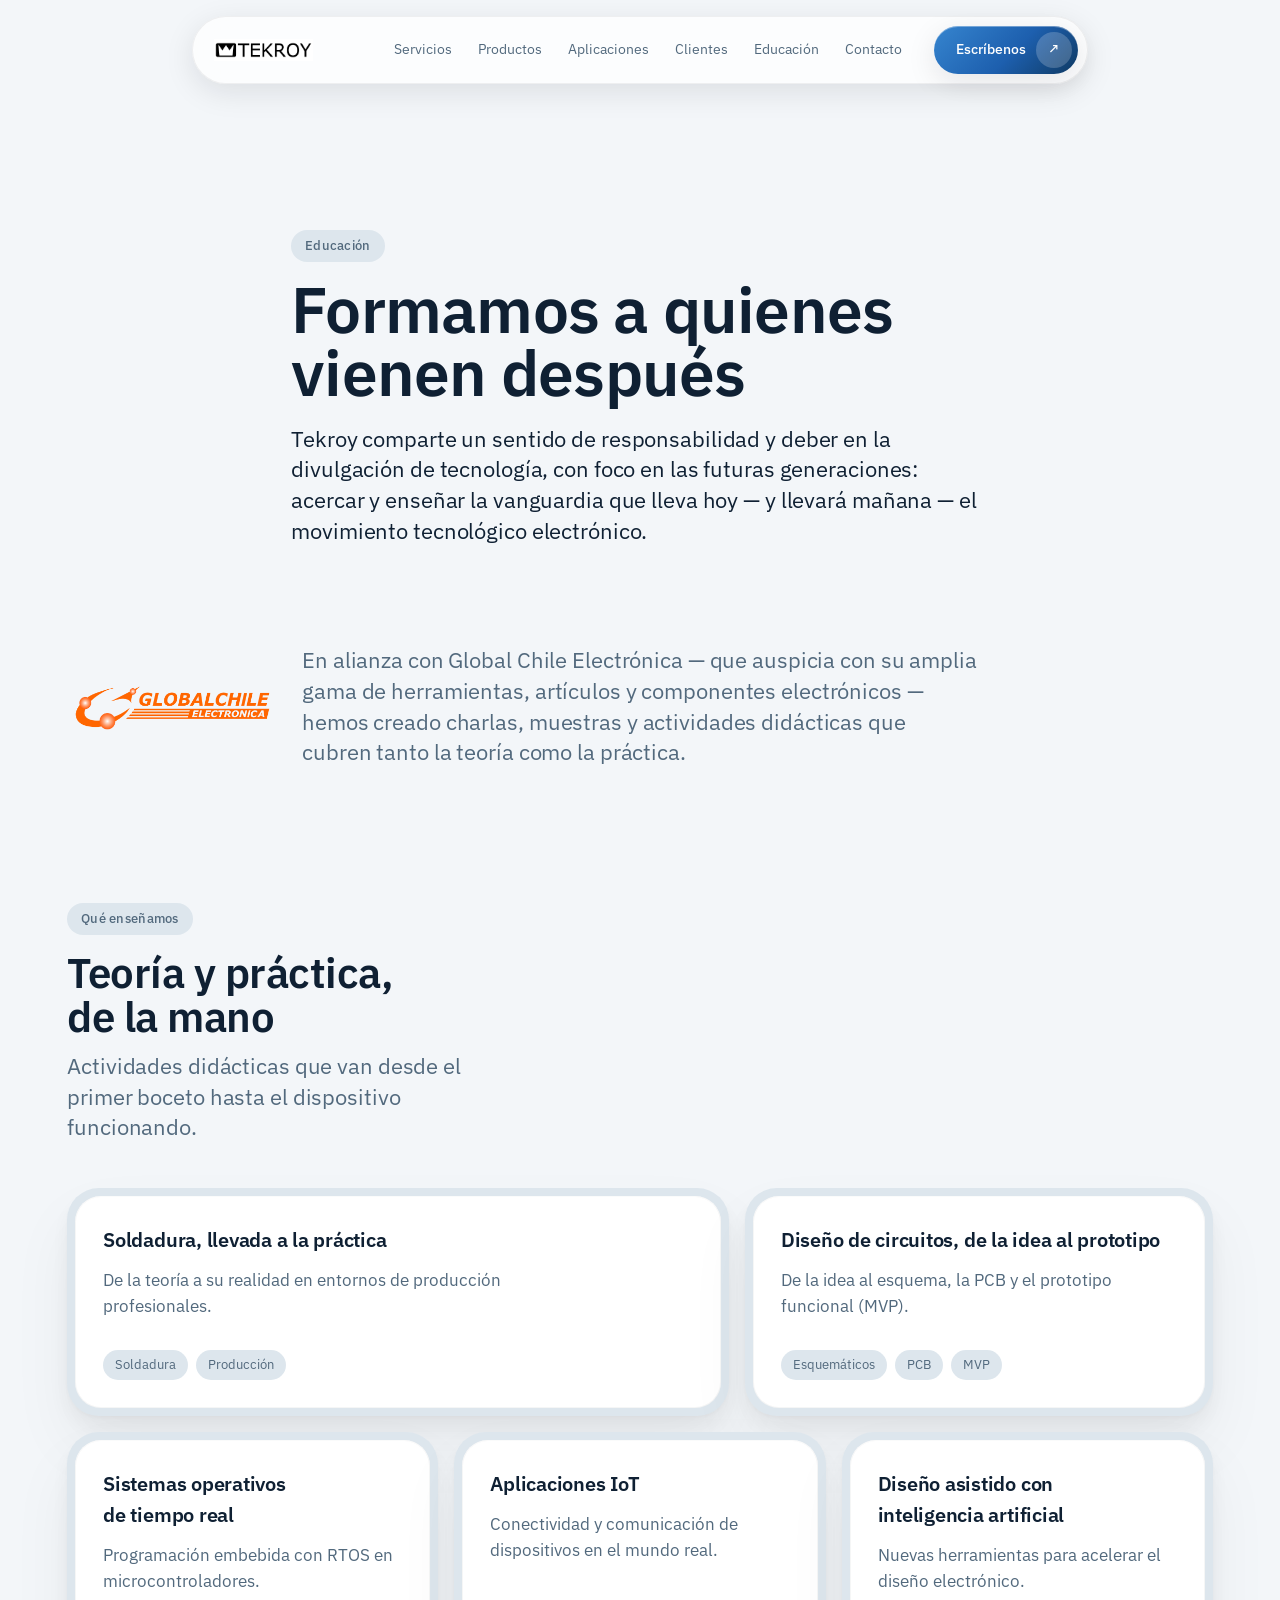
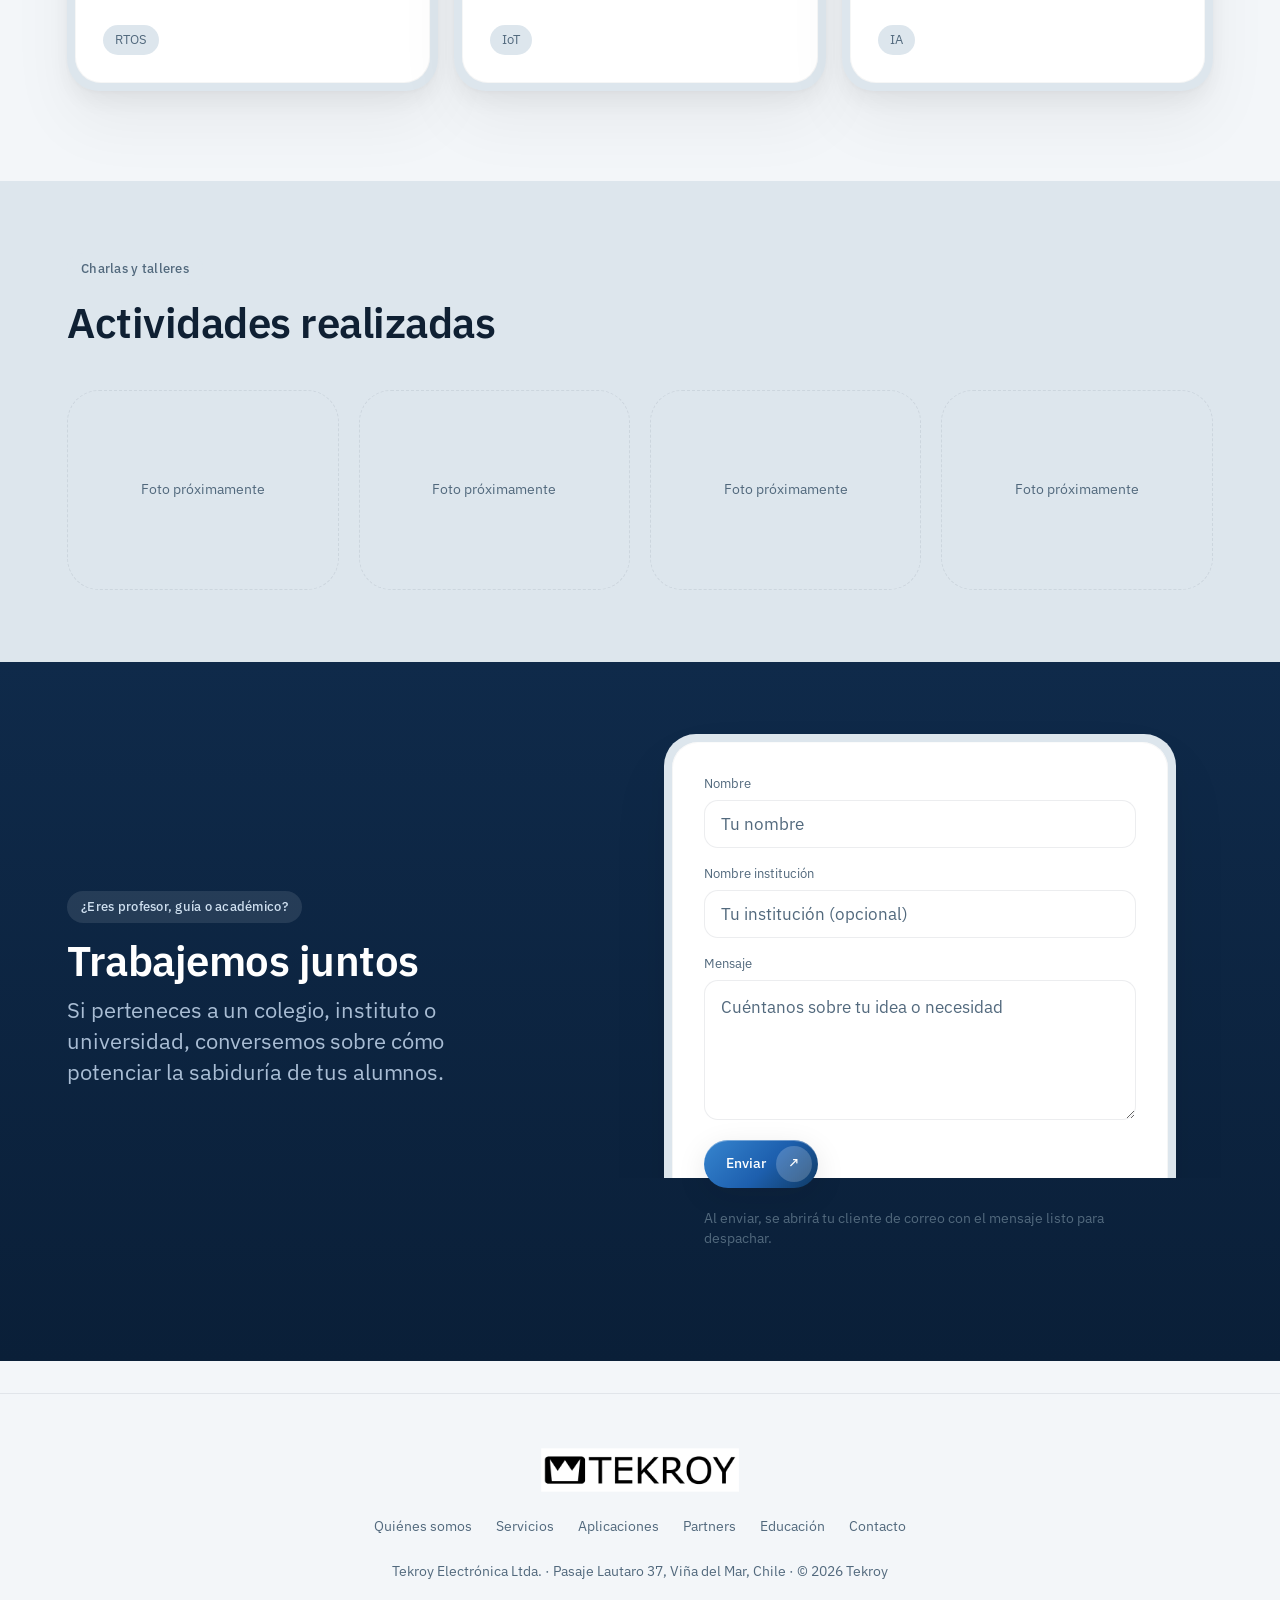
==== educacion.html @ f0703962 "SEO pass: meta/OG/JSON-LD, robots+sitemap, image optimization - Add title/description, canonical, Op" ====
<!DOCTYPE html>
<html lang="es-CL">
<head>
<meta charset="UTF-8">
<meta name="viewport" content="width=device-width, initial-scale=1">
<title>Educación en Electrónica — Tekroy Electrónica</title>
<meta name="description" content="Charlas, muestras y talleres de electrónica, microcontroladores y diseño de placas para colegios, institutos y universidades, en alianza con Global Chile Electrónica.">
<meta name="robots" content="index, follow">
<link rel="canonical" href="https://tekroy.cl/educacion.html">

<meta property="og:type" content="website">
<meta property="og:site_name" content="Tekroy Electrónica">
<meta property="og:title" content="Educación en Electrónica — Tekroy Electrónica">
<meta property="og:description" content="Charlas, muestras y talleres de electrónica, microcontroladores y diseño de placas para colegios, institutos y universidades.">
<meta property="og:url" content="https://tekroy.cl/educacion.html">
<meta property="og:image" content="https://tekroy.cl/assets/Productos/Foto_Terreno_Industrial.jpg">
<meta property="og:locale" content="es_CL">
<meta name="twitter:card" content="summary_large_image">
<meta name="twitter:title" content="Educación en Electrónica — Tekroy Electrónica">
<meta name="twitter:description" content="Charlas, muestras y talleres de electrónica, microcontroladores y diseño de placas para colegios, institutos y universidades.">
<meta name="twitter:image" content="https://tekroy.cl/assets/Productos/Foto_Terreno_Industrial.jpg">

<link rel="icon" type="image/png" href="assets/Logos_Tekroy/cuadrado_negro.png">
<link rel="apple-touch-icon" href="assets/Logos_Tekroy/cuadrado_negro.png">

<script>document.documentElement.classList.add('js')</script>
<link rel="preconnect" href="https://fonts.googleapis.com">
<link rel="preconnect" href="https://fonts.gstatic.com" crossorigin>
<link href="https://fonts.googleapis.com/css2?family=IBM+Plex+Sans:wght@400;500;600;700&display=swap" rel="stylesheet">
<link rel="stylesheet" href="styles.css?v=32">
</head>
<body>

<div class="topbar-wrap">
  <header class="topbar">
    <a class="wordmark" href="index.html"><img src="assets/Logos_Tekroy/tekroy_pequeño.png" alt="Tekroy" height="22"></a>
    <nav>
      <a href="index.html#servicios">Servicios</a>
      <a href="index.html#productos">Productos</a>
      <a href="index.html#proyectos">Aplicaciones</a>
      <a href="index.html#clientes">Clientes</a>
      <a href="educacion.html">Educación</a>
      <a href="index.html#contacto">Contacto</a>
    </nav>
    <a class="button" href="#contacto-edu">Escríbenos<span class="icon">↗</span></a>
  </header>
</div>

<main>

<!-- HERO -->
<section class="edu-hero">
  <div class="wrap">
    <div data-reveal>
      <span class="eyebrow">Educación</span>
      <h1 class="display">Formamos a quienes vienen después</h1>
      <p class="lead">Tekroy comparte un sentido de responsabilidad y deber en la divulgación de tecnología, con foco en las futuras generaciones: acercar y enseñar la vanguardia que lleva hoy — y llevará mañana — el movimiento tecnológico electrónico.</p>
    </div>
  </div>
</section>

<!-- ALIANZA -->
<section class="edu-partner">
  <div class="wrap">
    <div class="edu-partner-row" data-reveal>
      <img src="assets/Logos_Partners/global_logo_naranja.png" alt="Global Chile Electrónica">
      <p class="lead" style="margin:0; max-width:52ch;">En alianza con Global Chile Electrónica — que auspicia con su amplia gama de herramientas, artículos y componentes electrónicos — hemos creado charlas, muestras y actividades didácticas que cubren tanto la teoría como la práctica.</p>
    </div>
  </div>
</section>

<!-- TEMÁTICAS -->
<section class="services">
  <div class="wrap">
    <div class="services-head" data-reveal>
      <span class="eyebrow">Qué enseñamos</span>
      <h2 class="head">Teoría y práctica, de la mano</h2>
      <p class="lead">Actividades didácticas que van desde el primer boceto hasta el dispositivo funcionando.</p>
    </div>
    <div class="bento">
      <div class="bezel item-1" data-reveal><div class="bezel-inner b-card">
        <h3>Soldadura, llevada a la práctica</h3>
        <p>De la teoría a su realidad en entornos de producción profesionales.</p>
        <div class="tags"><span>Soldadura</span><span>Producción</span></div>
      </div></div>
      <div class="bezel item-2" data-reveal><div class="bezel-inner b-card">
        <h3>Diseño de circuitos, de la idea al prototipo</h3>
        <p>De la idea al esquema, la PCB y el prototipo funcional (MVP).</p>
        <div class="tags"><span>Esquemáticos</span><span>PCB</span><span>MVP</span></div>
      </div></div>
      <div class="bezel item-3" data-reveal><div class="bezel-inner b-card">
        <h3>Sistemas operativos de tiempo real</h3>
        <p>Programación embebida con RTOS en microcontroladores.</p>
        <div class="tags"><span>RTOS</span></div>
      </div></div>
      <div class="bezel item-4" data-reveal><div class="bezel-inner b-card">
        <h3>Aplicaciones IoT</h3>
        <p>Conectividad y comunicación de dispositivos en el mundo real.</p>
        <div class="tags"><span>IoT</span></div>
      </div></div>
      <div class="bezel item-5" data-reveal><div class="bezel-inner b-card">
        <h3>Diseño asistido con inteligencia artificial</h3>
        <p>Nuevas herramientas para acelerar el diseño electrónico.</p>
        <div class="tags"><span>IA</span></div>
      </div></div>
    </div>
  </div>
</section>

<!-- GALERÍA -->
<section class="edu-gallery">
  <div class="wrap">
    <div class="clients-head" data-reveal>
      <span class="eyebrow">Charlas y talleres</span>
      <h2 class="head">Actividades realizadas</h2>
    </div>
    <div class="edu-gallery-grid" data-reveal>
      <div class="edu-placeholder">Foto próximamente</div>
      <div class="edu-placeholder">Foto próximamente</div>
      <div class="edu-placeholder">Foto próximamente</div>
      <div class="edu-placeholder">Foto próximamente</div>
    </div>
  </div>
</section>

<!-- CTA -->
<section class="trust" id="contacto-edu">
  <div class="wrap">
    <div class="edu-cta-grid">
    <div class="trust-head" data-reveal>
      <span class="eyebrow">¿Eres profesor, guía o académico?</span>
      <h2 class="head">Trabajemos juntos</h2>
      <p class="lead">Si perteneces a un colegio, instituto o universidad, conversemos sobre cómo potenciar la sabiduría de tus alumnos.</p>
    </div>
    <form class="c-form bezel edu-form" id="contact-form-edu" data-reveal>
      <div class="bezel-inner">
        <div class="field"><label for="fe-nombre">Nombre</label><input id="fe-nombre" type="text" name="nombre" placeholder="Tu nombre" required></div>
        <div class="field"><label for="fe-institucion">Nombre institución</label><input id="fe-institucion" type="text" name="institucion" placeholder="Tu institución (opcional)"></div>
        <div class="field"><label for="fe-mensaje">Mensaje</label><textarea id="fe-mensaje" name="mensaje" placeholder="Cuéntanos sobre tu idea o necesidad" required></textarea></div>
        <button type="submit" class="button">Enviar<span class="icon">↗</span></button>
        <p class="small muted small-print">Al enviar, se abrirá tu cliente de correo con el mensaje listo para despachar.</p>
      </div>
    </form>
    </div>
  </div>
</section>

</main>

<footer class="footer">
  <div class="wrap">
    <img class="wordmark-lg" src="assets/Logos_Tekroy/tekroy_pequeño.png" alt="Tekroy">
    <nav>
      <a href="index.html#inicio">Quiénes somos</a>
      <a href="index.html#servicios">Servicios</a>
      <a href="index.html#proyectos">Aplicaciones</a>
      <a href="index.html#partners">Partners</a>
      <a href="educacion.html">Educación</a>
      <a href="index.html#contacto">Contacto</a>
    </nav>
    <p class="f-meta">Tekroy Electrónica Ltda. · Pasaje Lautaro 37, Viña del Mar, Chile · © 2026 Tekroy</p>
  </div>
</footer>

<script src="script.js?v=16"></script>
</body>
</html>
---- styles.css ----
/* Tekroy — Soft Structuralism, premium B2B corporate */

:root {
  --bg: #f3f6f9;
  --surface: #ffffff;
  --shell: #dde6ed;
  --ink: #0f2033;
  --muted: #52697d;
  --line: rgba(15,32,51,0.08);
  --accent: #1d5fae;
  --accent-2: #0f3a63;
  --accent-grad: linear-gradient(135deg, #3685cf 0%, #1d5fae 55%, #0f3a63 100%);
  --accent-ink: #ffffff;

  --font-display: "IBM Plex Sans", system-ui, sans-serif;
  --font: "IBM Plex Sans", system-ui, sans-serif;

  --step-small: clamp(0.8125rem, 0.79rem + 0.1vw, 0.875rem);
  --step-body: clamp(1rem, 0.95rem + 0.2vw, 1.0625rem);
  --step-lead: clamp(1.125rem, 1.05rem + 0.4vw, 1.375rem);
  --step-card: clamp(1.1rem, 1.05rem + 0.3vw, 1.25rem);
  --step-head: clamp(1.625rem, 1.2rem + 1.8vw, 2.75rem);
  --step-display: clamp(2.25rem, 1.2rem + 3.6vw, 4rem);

  --margin: clamp(20px, 4vw, 64px);
  --radius-shell: 2rem;
  --radius-core: 1.625rem;
  --radius-pill: 999px;

  --shadow-soft: 0 2px 4px rgba(20,24,27,0.03), 0 12px 24px rgba(20,24,27,0.05), 0 32px 64px rgba(20,24,27,0.05);
  --shadow-float: 0 8px 30px rgba(20,24,27,0.10);

  --ease: cubic-bezier(0.32, 0.72, 0, 1);
  --t-press: 160ms;
  --t-hover: 220ms;
}

*, *::before, *::after { box-sizing: border-box; }
html { scroll-behavior: auto; }
body {
  margin: 0;
  background: var(--bg);
  color: var(--ink);
  font-family: var(--font);
  font-size: var(--step-body);
  line-height: 1.55;
  -webkit-font-smoothing: antialiased;
}
h1, h2, h3, h4, p, figure, blockquote, ul, ol { margin: 0; }
ul[class] { padding: 0; list-style: none; }
img, video, svg { display: block; max-width: 100%; }
img { height: auto; }
button, input, select, textarea { font: inherit; color: inherit; }
button { background: none; border: 0; padding: 0; cursor: pointer; }
a { color: inherit; text-decoration: none; }
:target { scroll-margin-top: 7rem; }
::selection { background: var(--accent); color: var(--accent-ink); }
:focus-visible { outline: 2px solid var(--accent); outline-offset: 3px; }

h1, h2, h3 { font-family: var(--font-display); font-weight: 600; letter-spacing: -0.012em; text-wrap: balance; }
.display { font-family: var(--font-display); font-size: var(--step-display); line-height: 0.98; letter-spacing: -0.012em; font-weight: 600; }
.head { font-family: var(--font-display); font-size: var(--step-head); line-height: 1.04; letter-spacing: -0.012em; font-weight: 600; }
.lead { font-size: var(--step-lead); line-height: 1.4; max-width: 34ch; font-weight: 400; letter-spacing: -0.005em; color: var(--muted); }
.small { font-size: var(--step-small); line-height: 1.45; }
.muted { color: var(--muted); }

.eyebrow {
  display: inline-flex; align-items: center;
  padding: 6px 14px;
  border-radius: var(--radius-pill);
  background: var(--shell);
  font-size: 13px; font-weight: 500;
  letter-spacing: 0.02em;
  color: var(--muted);
  margin-bottom: 16px;
}

.wrap { max-width: 78rem; margin-inline: auto; padding-inline: var(--margin); }

/* ---------- double-bezel ---------- */
.bezel {
  background: var(--shell);
  border-radius: var(--radius-shell);
  padding: 8px;
  box-shadow: var(--shadow-soft);
}
.bezel-inner {
  background: var(--surface);
  border-radius: var(--radius-core);
  box-shadow: inset 0 1px 1px rgba(255,255,255,0.6), inset 0 0 0 1px rgba(20,24,27,0.04);
  height: 100%;
  display: flex;
  flex-direction: column;
}

/* ---------- interactive card hover ---------- */
@media (hover: hover) and (pointer: fine) {
  .bento > .bezel, .lines-grid > .bezel, .c-card, .p-card, .t-card {
    position: relative;
    transition: transform var(--t-hover) var(--ease), background var(--t-hover) ease;
  }
  .bento > .bezel::before, .lines-grid > .bezel::before, .c-card::before, .t-card::before {
    content: "";
    position: absolute;
    inset: -16px;
    border-radius: inherit;
    background: radial-gradient(circle, #5aa9f2 0%, #3685cf 60%, transparent 100%);
    filter: blur(26px);
    opacity: 0;
    z-index: -1;
    pointer-events: none;
    transition: opacity var(--t-hover) var(--ease);
  }
  .p-card::before {
    content: "";
    position: absolute;
    top: -16px; left: -16px; right: -16px;
    height: 280px;
    border-radius: 20px;
    background: radial-gradient(ellipse, #5aa9f2 0%, #3685cf 60%, transparent 100%);
    filter: blur(26px);
    opacity: 0;
    z-index: -1;
    pointer-events: none;
    transition: opacity var(--t-hover) var(--ease);
  }

  .bento > .bezel:hover, .lines-grid > .bezel:hover, .c-card:hover, .p-card:hover {
    transform: translateY(-6px);
  }
  .bento > .bezel:hover::before, .lines-grid > .bezel:hover::before, .c-card:hover::before, .p-card:hover::before {
    opacity: 0.4;
  }
  .bento > .bezel:hover, .lines-grid > .bezel:hover, .c-card:hover {
    box-shadow: 0 20px 40px rgba(29,95,174,0.18);
  }
  .p-card:hover .bezel { box-shadow: 0 20px 40px rgba(29,95,174,0.18); }
  .p-card .bezel img { transition: transform 420ms var(--ease); }
  .p-card:hover img { transform: scale(1.06); }

  .t-card:hover {
    background: rgba(255,255,255,0.1);
    transform: translateY(-4px);
  }
  .t-card:hover::before { opacity: 0.55; }
}

/* ---------- floating nav ---------- */
.topbar-wrap { position: sticky; top: 16px; z-index: 40; display: flex; justify-content: center; padding: 0 16px; }
.topbar {
  display: flex; align-items: center; gap: 32px;
  padding: 10px 10px 10px 22px;
  border-radius: var(--radius-pill);
  background: rgba(255,255,255,0.75);
  backdrop-filter: blur(20px);
  -webkit-backdrop-filter: blur(20px);
  box-shadow: var(--shadow-float), inset 0 0 0 1px rgba(20,24,27,0.06);
  max-width: 56rem;
  width: 100%;
}
.topbar .wordmark { display: flex; align-items: center; margin-right: auto; }
.topbar .wordmark img { height: 22px; width: auto; display: block; }
.topbar nav { display: flex; gap: 26px; }
.topbar nav a { font-size: var(--step-small); color: var(--muted); transition: color var(--t-hover) ease; }
.topbar nav a:hover { color: var(--ink); }
@media (max-width: 42em) { .topbar nav { display: none; } }

/* ---------- buttons ---------- */
.button {
  display: inline-flex; align-items: center; gap: 10px;
  min-height: 48px; padding: 4px 6px 4px 22px;
  background: var(--accent-grad); color: var(--accent-ink);
  border-radius: var(--radius-pill);
  font-size: var(--step-small); font-weight: 500;
  transition: transform var(--t-press) var(--ease), box-shadow var(--t-hover) var(--ease);
  box-shadow: var(--shadow-float), inset 0 1px 0 rgba(255,255,255,0.35);
}
.button .icon {
  display: inline-flex; align-items: center; justify-content: center;
  width: 36px; height: 36px; border-radius: 50%;
  background: rgba(255,255,255,0.2);
  transition: transform var(--t-hover) var(--ease);
  flex: none;
}
.button:hover .icon { transform: translate(2px, -2px) scale(1.05); }
.button:active { transform: scale(0.97); }
.button.ghost {
  background: var(--surface); color: var(--ink);
  box-shadow: inset 0 0 0 1px var(--line);
}
.button.ghost .icon { background: var(--shell); }

/* ---------- hero (editorial split) ---------- */
.hero { padding: clamp(110px, 18vh, 180px) 0 clamp(48px, 8vh, 96px); }
.hero .wrap { display: grid; grid-template-columns: 1.1fr 0.9fr; gap: clamp(24px, 5vw, 64px); align-items: center; }
.hero h1 { max-width: 16ch; }
.hero .lead { margin-top: 20px; }
.hero .actions { margin-top: 28px; }
.hero-art { position: relative; height: clamp(500px, 64vw, 720px); width: fit-content; margin-inline: auto; }
.hero-photo { height: 100%; width: auto; max-width: 100%; display: block; border-radius: var(--radius-core); }
.hero-art .card-note { position: absolute; left: -32px; bottom: -24px; width: 230px; z-index: 2; transform: rotate(-3deg); }
.hero-art .card-note .bezel-inner { padding: 20px; justify-content: center; gap: 4px; }
.hero-art .card-note .stat { font-family: var(--font-display); font-size: var(--step-card); font-weight: 600; letter-spacing: -0.01em; }
.hero-art .card-note .stat-label { font-size: 13px; color: var(--muted); }

@media (max-width: 58em) {
  .hero .wrap { grid-template-columns: 1fr; }
  .hero-art { margin-top: 32px; margin-inline: auto; height: 460px; }
  .hero-art .card-note { left: -16px; bottom: -20px; width: 200px; }
}

/* ---------- relief photo ---------- */
.relief { padding: 0 var(--margin); }
.relief .bezel { height: clamp(260px, 42vh, 460px); overflow: hidden; }
.relief img { width: 100%; height: 100%; object-fit: cover; }

/* ---------- intro copy ---------- */
.intro { padding: clamp(64px, 9vh, 108px) 0; }
.intro .wrap { display: grid; grid-template-columns: 1fr 1fr; gap: 48px; }
.intro .lead { color: var(--ink); max-width: 46ch; }
.intro-tags { display: flex; flex-wrap: wrap; gap: 8px; margin-top: 18px; }
.intro-tags span { font-size: 13px; padding: 6px 14px; border-radius: var(--radius-pill); background: var(--shell); color: var(--muted); }
.intro-art .bezel-inner { padding: 24px; align-items: center; justify-content: center; }
.intro-art img { width: 100%; height: auto; max-height: 320px; object-fit: contain; }
@media (max-width: 58em) { .intro .wrap { grid-template-columns: 1fr; } .intro-art { order: 2; } }

/* ---------- services (bento) ---------- */
.services { padding: clamp(48px, 8vh, 96px) 0 clamp(72px, 10vh, 120px); }
.services-head { max-width: 46ch; margin-bottom: clamp(32px, 5vh, 56px); }
.bento { display: grid; grid-template-columns: repeat(12, 1fr); gap: 16px; }
.b-card { padding: 28px; gap: 12px; justify-content: flex-start; }
.b-card h3 { font-size: var(--step-card); }
.b-card p { color: var(--muted); max-width: 42ch; }
.b-card .tags { display: flex; flex-wrap: wrap; gap: 8px; margin-top: auto; padding-top: 18px; }
.b-card .tags span { font-size: 13px; padding: 5px 12px; border-radius: var(--radius-pill); background: var(--shell); color: var(--muted); }
.bento .item-1 { grid-column: span 7; }
.bento .item-2 { grid-column: span 5; }
.bento .item-3 { grid-column: span 4; }
.bento .item-4 { grid-column: span 4; }
.bento .item-5 { grid-column: span 4; }

@media (max-width: 58em) {
  .bento .item-1, .bento .item-2, .bento .item-3, .bento .item-4, .bento .item-5 { grid-column: span 12; }
}

/* ---------- lines (productos y desarrollos) ---------- */
.lines { padding: clamp(48px, 8vh, 96px) 0 clamp(72px, 10vh, 120px); background: var(--shell); }
.lines-head { max-width: 46ch; margin-bottom: clamp(32px, 5vh, 56px); }
.lines-grid { display: grid; grid-template-columns: repeat(auto-fit, minmax(230px, 1fr)); gap: 20px; }
.l-card .bezel-inner { padding: 24px; gap: 8px; }
.l-card .l-top { display: flex; align-items: flex-start; justify-content: space-between; gap: 10px; }
.l-card h3 { font-size: var(--step-card); }
.l-card .badge {
  padding: 5px 12px; border-radius: var(--radius-pill);
  background: var(--accent-grad); color: var(--accent-ink);
  font-size: 13px; font-weight: 500; letter-spacing: 0.02em;
  white-space: nowrap;
}
.l-card p { color: var(--muted); max-width: 42ch; }

@media (max-width: 58em) { .lines-grid { grid-template-columns: 1fr; } }

/* ---------- clientes ---------- */
.clients { padding: clamp(48px, 8vh, 96px) 0; }
.clients-head { max-width: 46ch; margin-bottom: clamp(32px, 5vh, 56px); }
.clients-track { padding: 4px var(--margin) 10px; animation-duration: 42s; }
.c-card { flex: 0 0 360px; }
.c-card .bezel-inner { padding: 24px 28px; gap: 14px; }
.c-card .c-logo { font-family: var(--font-display); font-size: var(--step-card); font-weight: 600; letter-spacing: -0.01em; }
.c-card .c-logo-img { height: 84px; width: 100%; object-fit: contain; object-position: center; align-self: flex-start; }
.c-card p { color: var(--muted); display: -webkit-box; -webkit-box-orient: vertical; -webkit-line-clamp: 2; overflow: hidden; }

@media (max-width: 58em) { .c-card { flex: 0 0 300px; } .c-card .c-logo-img { height: 68px; } }

/* ---------- partners ---------- */
.partner { padding: clamp(48px, 8vh, 96px) 0; }
.partner-grid { display: grid; grid-template-columns: 1fr 1fr; gap: 48px; align-items: center; }
.partner-copy .lead { color: var(--muted); max-width: 42ch; margin-top: 12px; }
.partner-logo { height: 76px; width: auto; margin-top: 24px; }
.partner-art .bezel-inner { padding: 20px; align-items: center; justify-content: center; }
.partner-art img { width: 100%; height: auto; max-height: 320px; object-fit: contain; }
@media (max-width: 58em) { .partner-grid { grid-template-columns: 1fr; } }

/* ---------- trust band ---------- */
.trust { padding: clamp(48px, 8vh, 88px) 0; background: linear-gradient(180deg, #0f2a4a 0%, #0a1f38 100%); color: #ffffff; }
.trust-head { max-width: 46ch; margin-bottom: clamp(28px, 5vh, 44px); }
.trust-head .eyebrow { background: rgba(255,255,255,0.1); color: #cfe0f0; }
.trust-head h2 { color: #ffffff; }
.trust-head .lead { color: #a9bdd4; }
.services-head .lead, .trust-head .lead { margin-top: 12px; }
.trust-grid { display: grid; grid-template-columns: repeat(3, 1fr); gap: 20px; }
.t-card {
  background: rgba(255,255,255,0.06);
  border-radius: var(--radius-shell);
  padding: 24px;
  box-shadow: inset 0 1px 0 rgba(255,255,255,0.08);
}
.t-card h3 { font-size: var(--step-card); margin-bottom: 8px; color: #ffffff; }
.t-card p { color: #a9bdd4; }

@media (max-width: 58em) { .trust-grid { grid-template-columns: 1fr; } }

/* ---------- work / productos por aplicación ---------- */
.work { padding: clamp(48px, 8vh, 96px) 0 clamp(72px, 10vh, 120px); }
.work-head { display: flex; align-items: flex-end; justify-content: space-between; gap: 24px; flex-wrap: wrap; margin-bottom: 36px; }
.filters { display: inline-flex; padding: 6px; border-radius: var(--radius-pill); background: var(--shell); gap: 4px; }
.filters button { padding: 9px 18px; border-radius: var(--radius-pill); font-size: var(--step-small); color: var(--muted); transition: background var(--t-hover) ease, color var(--t-hover) ease; }
.filters button[aria-pressed="true"] { background: var(--surface); color: var(--ink); box-shadow: var(--shadow-float); font-weight: 500; }

.carousel { display: flex; justify-content: center; overflow: hidden; padding-block: 32px; margin-block: -32px; -webkit-mask-image: linear-gradient(90deg, transparent, #000 6%, #000 94%, transparent); mask-image: linear-gradient(90deg, transparent, #000 6%, #000 94%, transparent); }
.carousel-track { display: flex; width: max-content; gap: 20px; padding: 4px var(--margin) 10px; animation: carousel-scroll 52s linear infinite; }
.carousel:hover .carousel-track { animation-play-state: paused; }
@keyframes carousel-scroll { from { transform: translateX(0); } to { transform: translateX(calc(-1 * var(--loop-dist, 50%))); } }

.p-card { flex: 0 0 320px; transition: opacity var(--t-hover) ease; }
.p-card .bezel { height: 280px; overflow: hidden; margin-bottom: 14px; }
.p-card .bezel-inner { padding: 22px; align-items: center; justify-content: center; }
.p-card img { width: 100%; height: 100%; object-fit: contain; }
.p-card h3 { font-size: var(--step-body); font-weight: 500; margin-bottom: 6px; }
.p-tag { display: inline-flex; font-size: 12px; padding: 4px 12px; border-radius: var(--radius-pill); background: var(--shell); color: var(--muted); }

.carousel.is-filtered .p-card { display: none; }
.carousel.is-filtered .p-card.is-match { display: block; }

@media (prefers-reduced-motion: reduce) {
  .carousel { overflow-x: auto; }
  .carousel-track { animation: none; }
}
@media (max-width: 58em) {
  .carousel-track { animation-duration: 36s; }
  .p-card { flex-basis: 260px; }
  .p-card .bezel { height: 220px; }
}

/* ---------- contact ---------- */
.contact { padding: clamp(48px, 8vh, 96px) 0 clamp(56px, 8vh, 96px); }
.contact-head { max-width: 46ch; margin-bottom: clamp(28px, 5vh, 44px); }
.contact-grid { display: grid; grid-template-columns: 1fr 1fr; gap: 20px; }
.c-form .bezel-inner { padding: 32px; gap: 16px; }
.field { display: flex; flex-direction: column; gap: 6px; }
.field label { font-size: 13px; color: var(--muted); }
.field input, .field textarea {
  padding: 14px 16px;
  background: var(--surface);
  border: 1.5px solid var(--line);
  border-radius: 14px;
  font-size: var(--step-body);
  transition: border-color var(--t-hover) ease, box-shadow var(--t-hover) ease;
}
.field input { height: 48px; }
.field textarea { min-height: 140px; resize: vertical; line-height: 1.5; }
.field input::placeholder, .field textarea::placeholder { color: var(--muted); }
.field input:focus, .field textarea:focus {
  outline: none;
  border-color: var(--accent);
  box-shadow: 0 0 0 4px rgba(29,95,174,0.14);
}
.c-form .button { margin-top: 4px; align-self: flex-start; }
.c-form .small-print { margin-top: 4px; }
.c-map .bezel { height: 100%; min-height: 360px; overflow: hidden; }
.c-map iframe { width: 100%; height: 100%; min-height: 360px; border: 0; filter: grayscale(0.2); }
.c-chips { display: flex; flex-wrap: wrap; gap: 12px; margin-top: 24px; }
.c-chip { padding: 14px 22px; border-radius: var(--radius-pill); background: var(--shell); font-size: var(--step-small); }
.c-chip a { font-weight: 500; }
.social { display: flex; align-items: center; gap: 16px; flex-wrap: wrap; margin-top: 24px; }
.social-label { font-size: var(--step-small); color: var(--muted); }
.social-links { display: flex; gap: 12px; flex-wrap: wrap; }

@media (max-width: 58em) {
  .contact-grid { grid-template-columns: 1fr; }
  .c-map { order: -1; }
}

/* ---------- educación ---------- */
.edu-hero { padding: clamp(110px, 18vh, 170px) 0 clamp(32px, 6vh, 56px); }
.edu-hero .wrap { max-width: 50rem; }
.edu-hero .lead { max-width: 64ch; margin-top: 20px; color: var(--ink); }
.edu-partner { padding: clamp(24px, 5vh, 48px) 0 clamp(48px, 7vh, 80px); }
.edu-partner-row { display: flex; align-items: center; gap: 28px; flex-wrap: wrap; }
.edu-partner-row img { height: 52px; width: auto; }
.edu-gallery { padding: clamp(48px, 8vh, 96px) 0; background: var(--shell); }
.edu-gallery-grid { display: grid; grid-template-columns: repeat(auto-fit, minmax(220px, 1fr)); gap: 20px; }
.edu-placeholder {
  min-height: 200px;
  display: flex; align-items: center; justify-content: center; text-align: center;
  border: 1.5px dashed var(--line);
  border-radius: var(--radius-shell);
  color: var(--muted);
  font-size: var(--step-small);
}
.edu-form { max-width: 32rem; }
.edu-cta-grid { display: grid; grid-template-columns: 1fr 1fr; gap: 48px; align-items: center; }
@media (max-width: 58em) { .edu-cta-grid { grid-template-columns: 1fr; } .edu-form { max-width: none; } }

/* ---------- footer ---------- */
.footer { padding: clamp(48px, 6vh, 80px) 0 32px; border-top: 1px solid var(--line); margin-top: 32px; }
.footer .wrap { display: flex; flex-direction: column; align-items: center; gap: 24px; text-align: center; }
.footer .wordmark-lg { height: clamp(28px, 4.5vw, 44px); width: auto; }
.footer nav { display: flex; gap: 24px; flex-wrap: wrap; justify-content: center; }
.footer nav a { font-size: var(--step-small); color: var(--muted); transition: color var(--t-hover) ease; }
.footer nav a:hover { color: var(--ink); }
.footer .f-meta { font-size: var(--step-small); color: var(--muted); }
.footer .f-credits { max-width: 60ch; font-size: 13px; color: var(--muted); line-height: 1.6; }

/* ---------- motion ---------- */
@media (prefers-reduced-motion: no-preference) {
  .js [data-reveal] { opacity: 0; transform: translateY(28px); filter: blur(6px); transition: opacity 900ms var(--ease), transform 900ms var(--ease), filter 900ms var(--ease); }
  .js [data-reveal].is-in { opacity: 1; transform: none; filter: blur(0); }
}
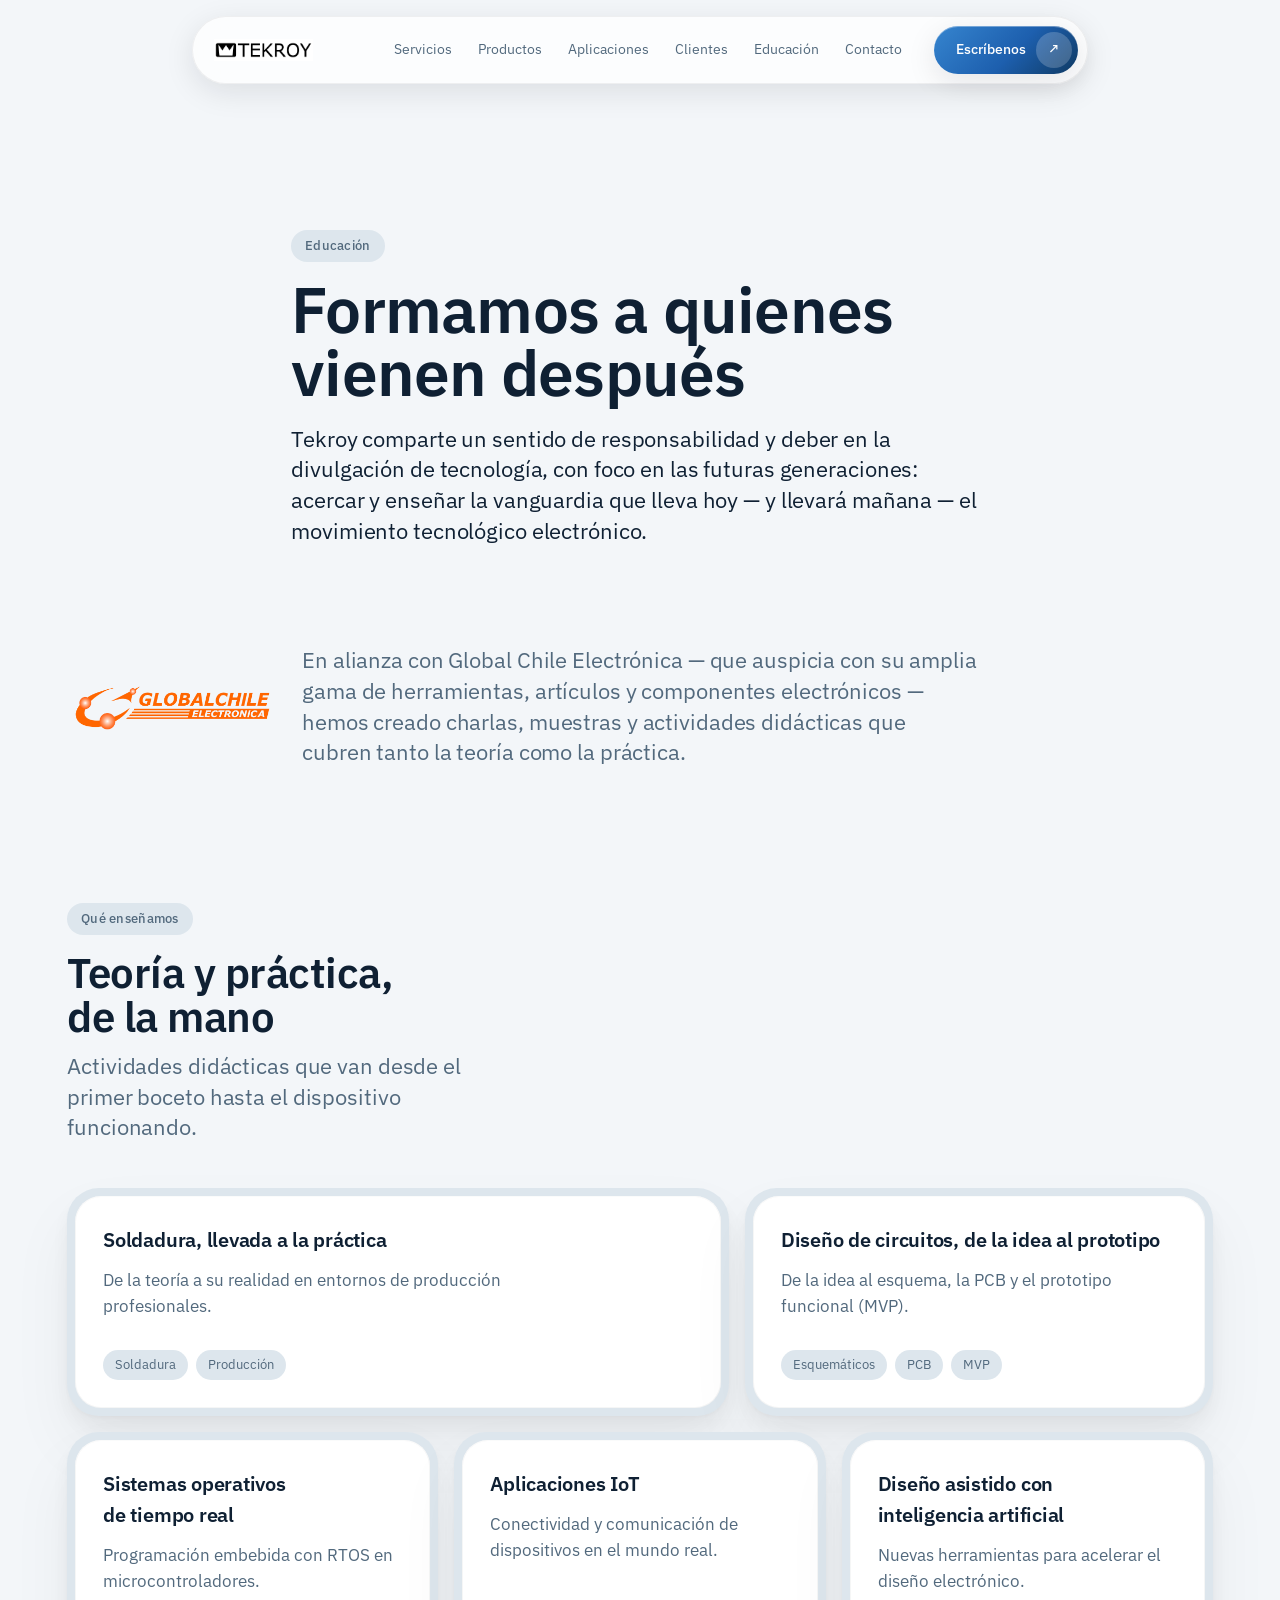
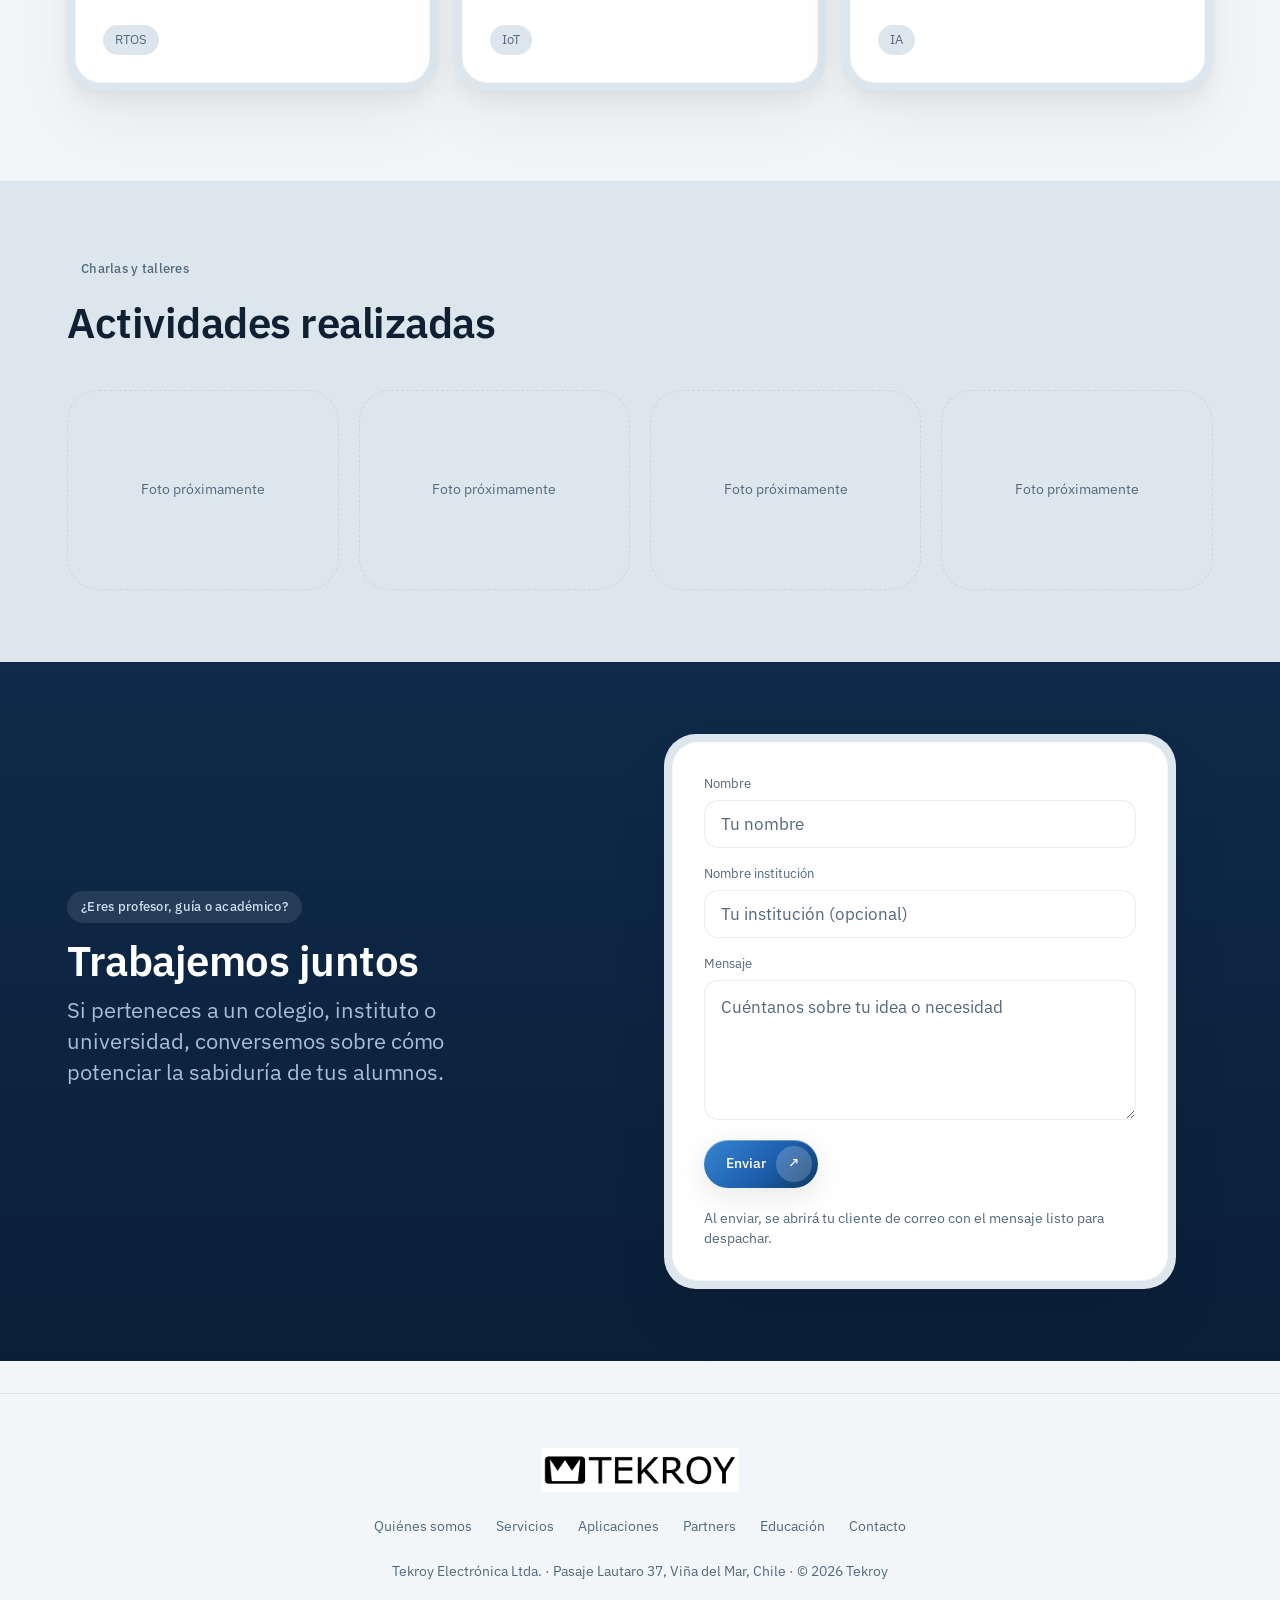
==== commit 696d4236: "Mobile fixes: add hamburger menu, prevent filter-row overflow - The nav links were just display:none" ====
--- a/educacion.html
+++ b/educacion.html
@@ -27,7 +27,7 @@
 <link rel="preconnect" href="https://fonts.googleapis.com">
 <link rel="preconnect" href="https://fonts.gstatic.com" crossorigin>
 <link href="https://fonts.googleapis.com/css2?family=IBM+Plex+Sans:wght@400;500;600;700&display=swap" rel="stylesheet">
-<link rel="stylesheet" href="styles.css?v=32">
+<link rel="stylesheet" href="styles.css?v=33">
 </head>
 <body>
 
@@ -43,7 +43,19 @@
       <a href="index.html#contacto">Contacto</a>
     </nav>
     <a class="button" href="#contacto-edu">Escríbenos<span class="icon">↗</span></a>
+    <button class="nav-toggle" id="nav-toggle" type="button" aria-label="Abrir menú" aria-expanded="false" aria-controls="mobile-menu">
+      <span class="nav-toggle-bar"></span>
+      <span class="nav-toggle-bar"></span>
+    </button>
   </header>
+  <nav class="mobile-menu" id="mobile-menu">
+    <a href="index.html#servicios">Servicios</a>
+    <a href="index.html#productos">Productos</a>
+    <a href="index.html#proyectos">Aplicaciones</a>
+    <a href="index.html#clientes">Clientes</a>
+    <a href="educacion.html">Educación</a>
+    <a href="#contacto-edu">Contacto</a>
+  </nav>
 </div>
 
 <main>
@@ -162,6 +174,6 @@
   </div>
 </footer>
 
-<script src="script.js?v=16"></script>
+<script src="script.js?v=17"></script>
 </body>
 </html>
--- a/styles.css
+++ b/styles.css
@@ -146,7 +146,7 @@
 }
 
 /* ---------- floating nav ---------- */
-.topbar-wrap { position: sticky; top: 16px; z-index: 40; display: flex; justify-content: center; padding: 0 16px; }
+.topbar-wrap { position: sticky; top: 16px; z-index: 40; display: flex; flex-direction: column; align-items: center; padding: 0 16px; }
 .topbar {
   display: flex; align-items: center; gap: 32px;
   padding: 10px 10px 10px 22px;
@@ -163,7 +163,35 @@
 .topbar nav { display: flex; gap: 26px; }
 .topbar nav a { font-size: var(--step-small); color: var(--muted); transition: color var(--t-hover) ease; }
 .topbar nav a:hover { color: var(--ink); }
-@media (max-width: 42em) { .topbar nav { display: none; } }
+
+.nav-toggle { display: none; flex-direction: column; justify-content: center; align-items: center; gap: 5px; width: 40px; height: 40px; border-radius: 50%; flex: none; transition: background var(--t-hover) ease; }
+.nav-toggle:hover { background: var(--shell); }
+.nav-toggle-bar { width: 18px; height: 2px; background: var(--ink); border-radius: 1px; transition: transform 220ms var(--ease), opacity 220ms var(--ease); }
+.nav-toggle[aria-expanded="true"] .nav-toggle-bar:first-child { transform: translateY(3.5px) rotate(45deg); }
+.nav-toggle[aria-expanded="true"] .nav-toggle-bar:last-child { transform: translateY(-3.5px) rotate(-45deg); }
+
+.mobile-menu {
+  display: none;
+  flex-direction: column;
+  gap: 2px;
+  width: 100%;
+  max-width: 56rem;
+  margin-top: 8px;
+  padding: 10px;
+  border-radius: var(--radius-shell);
+  background: rgba(255,255,255,0.9);
+  backdrop-filter: blur(20px);
+  -webkit-backdrop-filter: blur(20px);
+  box-shadow: var(--shadow-float), inset 0 0 0 1px rgba(20,24,27,0.06);
+}
+.mobile-menu.is-open { display: flex; }
+.mobile-menu a { padding: 13px 16px; border-radius: 14px; font-size: var(--step-body); color: var(--ink); transition: background var(--t-hover) ease; }
+.mobile-menu a:hover { background: var(--shell); }
+
+@media (max-width: 42em) {
+  .topbar nav { display: none; }
+  .nav-toggle { display: flex; }
+}
 
 /* ---------- buttons ---------- */
 .button {
@@ -303,7 +331,7 @@
 /* ---------- work / productos por aplicación ---------- */
 .work { padding: clamp(48px, 8vh, 96px) 0 clamp(72px, 10vh, 120px); }
 .work-head { display: flex; align-items: flex-end; justify-content: space-between; gap: 24px; flex-wrap: wrap; margin-bottom: 36px; }
-.filters { display: inline-flex; padding: 6px; border-radius: var(--radius-pill); background: var(--shell); gap: 4px; }
+.filters { display: inline-flex; flex-wrap: wrap; padding: 6px; border-radius: var(--radius-pill); background: var(--shell); gap: 4px; }
 .filters button { padding: 9px 18px; border-radius: var(--radius-pill); font-size: var(--step-small); color: var(--muted); transition: background var(--t-hover) ease, color var(--t-hover) ease; }
 .filters button[aria-pressed="true"] { background: var(--surface); color: var(--ink); box-shadow: var(--shadow-float); font-weight: 500; }
 
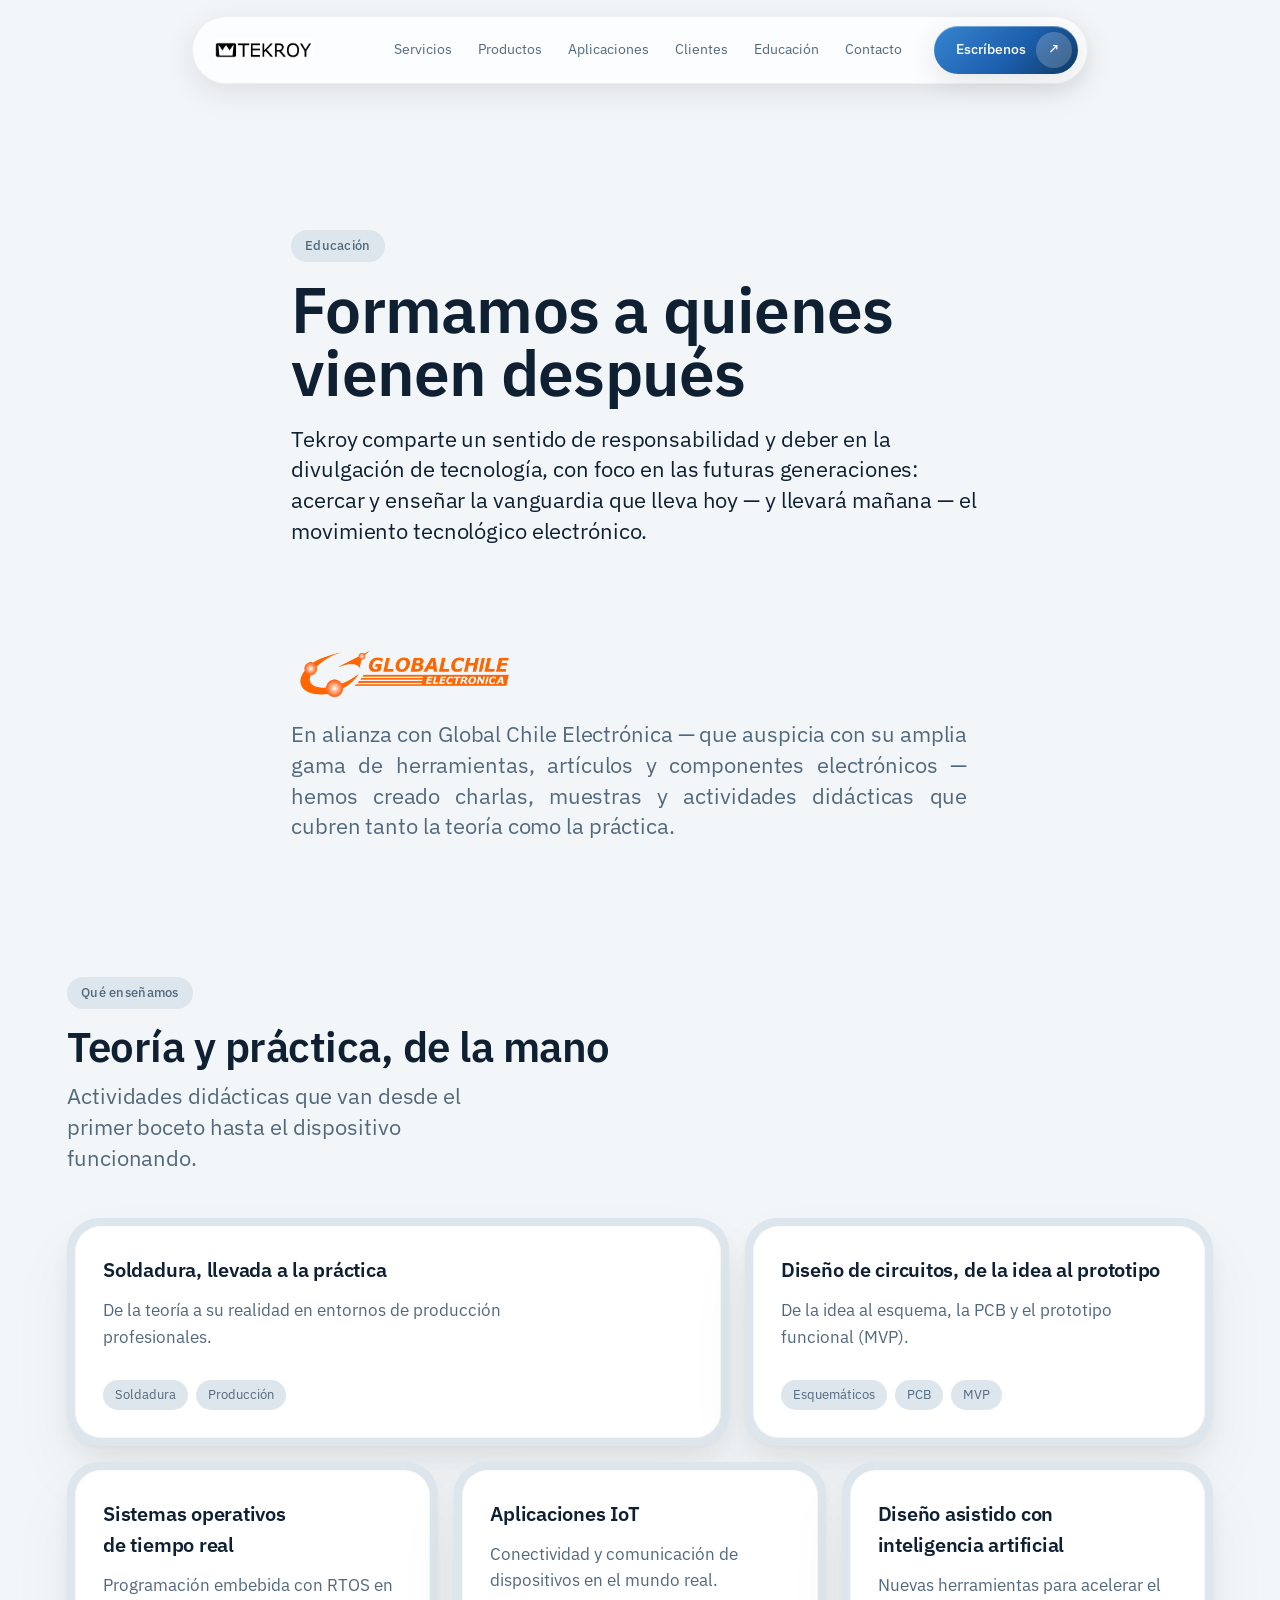
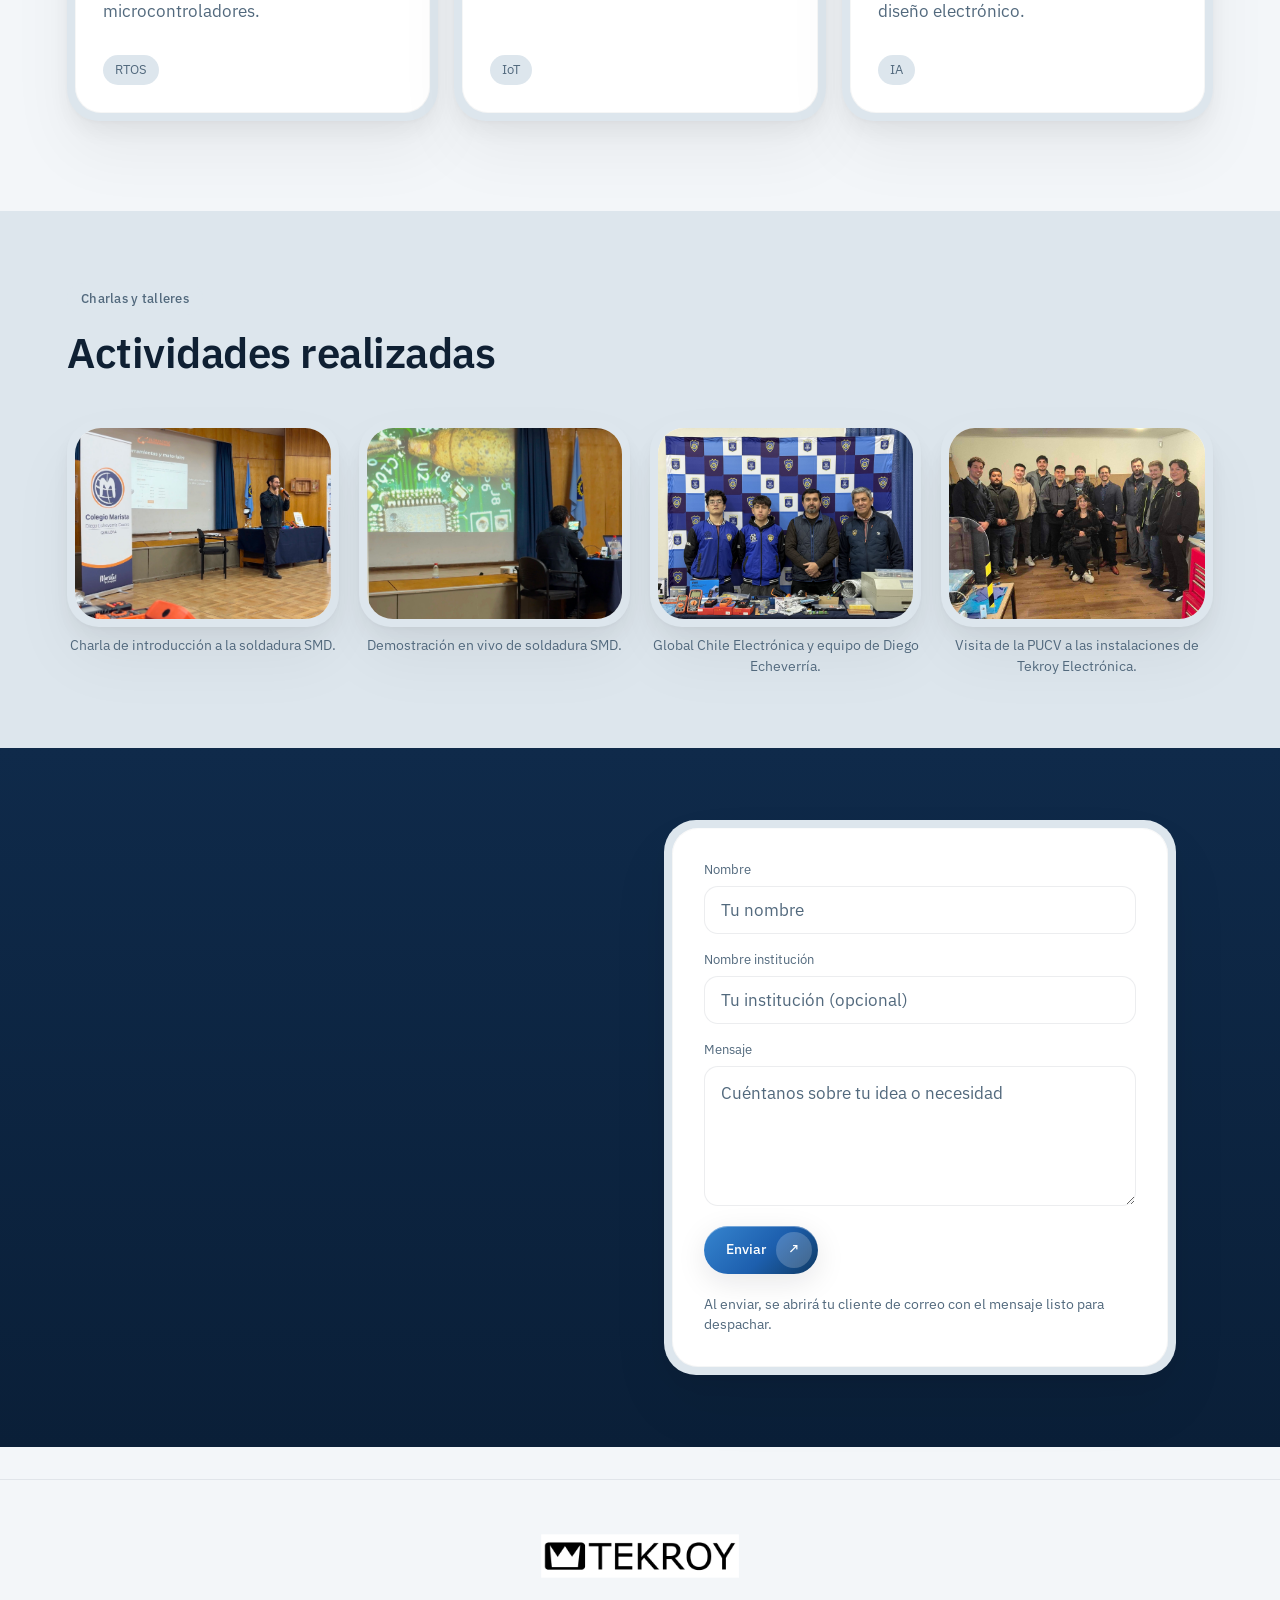
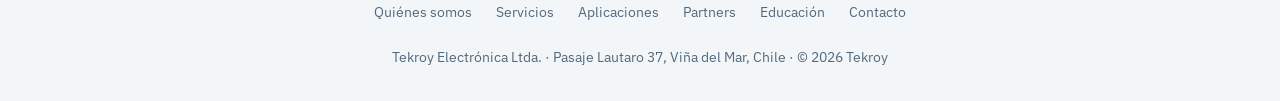
==== commit 1a423daf: "Agrega galería de charlas en educacion.html y corrige alineación/ajuste de texto - Suma 4 fotos real" ====
--- a/educacion.html
+++ b/educacion.html
@@ -20,14 +20,14 @@
 <meta name="twitter:description" content="Charlas, muestras y talleres de electrónica, microcontroladores y diseño de placas para colegios, institutos y universidades.">
 <meta name="twitter:image" content="https://tekroy.cl/assets/Productos/Foto_Terreno_Industrial.jpg">
 
-<link rel="icon" type="image/png" href="assets/Logos_Tekroy/cuadrado_negro.png">
-<link rel="apple-touch-icon" href="assets/Logos_Tekroy/cuadrado_negro.png">
+<link rel="icon" type="image/png" href="assets/Logos_Tekroy/favicon_azul.png">
+<link rel="apple-touch-icon" href="assets/Logos_Tekroy/favicon_azul.png">
 
 <script>document.documentElement.classList.add('js')</script>
 <link rel="preconnect" href="https://fonts.googleapis.com">
 <link rel="preconnect" href="https://fonts.gstatic.com" crossorigin>
 <link href="https://fonts.googleapis.com/css2?family=IBM+Plex+Sans:wght@400;500;600;700&display=swap" rel="stylesheet">
-<link rel="stylesheet" href="styles.css?v=33">
+<link rel="stylesheet" href="styles.css?v=35">
 </head>
 <body>
 
@@ -86,7 +86,7 @@
   <div class="wrap">
     <div class="services-head" data-reveal>
       <span class="eyebrow">Qué enseñamos</span>
-      <h2 class="head">Teoría y práctica, de la mano</h2>
+      <h2 class="head services-title">Teoría y práctica, de la mano</h2>
       <p class="lead">Actividades didácticas que van desde el primer boceto hasta el dispositivo funcionando.</p>
     </div>
     <div class="bento">
@@ -127,10 +127,30 @@
       <h2 class="head">Actividades realizadas</h2>
     </div>
     <div class="edu-gallery-grid" data-reveal>
-      <div class="edu-placeholder">Foto próximamente</div>
-      <div class="edu-placeholder">Foto próximamente</div>
-      <div class="edu-placeholder">Foto próximamente</div>
-      <div class="edu-placeholder">Foto próximamente</div>
+      <div class="edu-photo-card">
+        <div class="bezel edu-photo"><div class="bezel-inner">
+          <img src="assets/Charlas/Diego_Echeverria_Charla_Soldadura/diego_echeverria_charla_soldadura_1.jpg" width="1359" height="1019" alt="Charla técnica de electrónica y soldadura dictada por Tekroy" loading="lazy">
+        </div></div>
+        <p class="small muted edu-photo-caption">Charla de introducción a la soldadura SMD.</p>
+      </div>
+      <div class="edu-photo-card">
+        <div class="bezel edu-photo"><div class="bezel-inner">
+          <img src="assets/Charlas/Diego_Echeverria_Charla_Soldadura/diego_echeverria_charla_soldadura_3.jpg" width="1471" height="1103" alt="Demostración práctica de soldadura y placas electrónicas en charla de Tekroy" loading="lazy">
+        </div></div>
+        <p class="small muted edu-photo-caption">Demostración en vivo de soldadura SMD.</p>
+      </div>
+      <div class="edu-photo-card">
+        <div class="bezel edu-photo"><div class="bezel-inner">
+          <img src="assets/Charlas/Diego_Echeverria_Charla_Soldadura/diego_echeverria_charla_soldadura_2.jpg" width="1600" height="1200" alt="Equipo de Tekroy junto a estudiantes en charla de electrónica" loading="lazy">
+        </div></div>
+        <p class="small muted edu-photo-caption">Global Chile Electrónica y equipo de Diego Echeverría.</p>
+      </div>
+      <div class="edu-photo-card">
+        <div class="bezel edu-photo"><div class="bezel-inner">
+          <img src="assets/Charlas/Visita_PUCV/visita_pucv_1.jpg" width="1600" height="1200" alt="Visita de Tekroy a la PUCV" loading="lazy">
+        </div></div>
+        <p class="small muted edu-photo-caption">Visita de la PUCV a las instalaciones de Tekroy Electrónica.</p>
+      </div>
     </div>
   </div>
 </section>
--- a/styles.css
+++ b/styles.css
@@ -39,6 +39,7 @@
 html { scroll-behavior: auto; }
 body {
   margin: 0;
+  overflow-x: hidden;
   background: var(--bg);
   color: var(--ink);
   font-family: var(--font);
@@ -255,6 +256,9 @@
 /* ---------- services (bento) ---------- */
 .services { padding: clamp(48px, 8vh, 96px) 0 clamp(72px, 10vh, 120px); }
 .services-head { max-width: 46ch; margin-bottom: clamp(32px, 5vh, 56px); }
+.services-head .lead { max-width: none; }
+.services-title { white-space: nowrap; }
+@media (max-width: 30em) { .services-title { white-space: normal; } }
 .bento { display: grid; grid-template-columns: repeat(12, 1fr); gap: 16px; }
 .b-card { padding: 28px; gap: 12px; justify-content: flex-start; }
 .b-card h3 { font-size: var(--step-card); }
@@ -404,8 +408,10 @@
 .edu-hero .wrap { max-width: 50rem; }
 .edu-hero .lead { max-width: 64ch; margin-top: 20px; color: var(--ink); }
 .edu-partner { padding: clamp(24px, 5vh, 48px) 0 clamp(48px, 7vh, 80px); }
-.edu-partner-row { display: flex; align-items: center; gap: 28px; flex-wrap: wrap; }
-.edu-partner-row img { height: 52px; width: auto; }
+.edu-partner .wrap { max-width: 50rem; }
+.edu-partner-row { display: flex; flex-direction: column; align-items: flex-start; gap: 18px; }
+.edu-partner-row img { height: 56px; width: auto; }
+.edu-partner-row .lead { text-align: justify; }
 .edu-gallery { padding: clamp(48px, 8vh, 96px) 0; background: var(--shell); }
 .edu-gallery-grid { display: grid; grid-template-columns: repeat(auto-fit, minmax(220px, 1fr)); gap: 20px; }
 .edu-placeholder {
@@ -416,6 +422,9 @@
   color: var(--muted);
   font-size: var(--step-small);
 }
+.edu-photo .bezel-inner { aspect-ratio: 4 / 3; overflow: hidden; }
+.edu-photo img { width: 100%; height: 100%; object-fit: cover; display: block; }
+.edu-photo-caption { margin-top: 8px; text-align: center; }
 .edu-form { max-width: 32rem; }
 .edu-cta-grid { display: grid; grid-template-columns: 1fr 1fr; gap: 48px; align-items: center; }
 @media (max-width: 58em) { .edu-cta-grid { grid-template-columns: 1fr; } .edu-form { max-width: none; } }
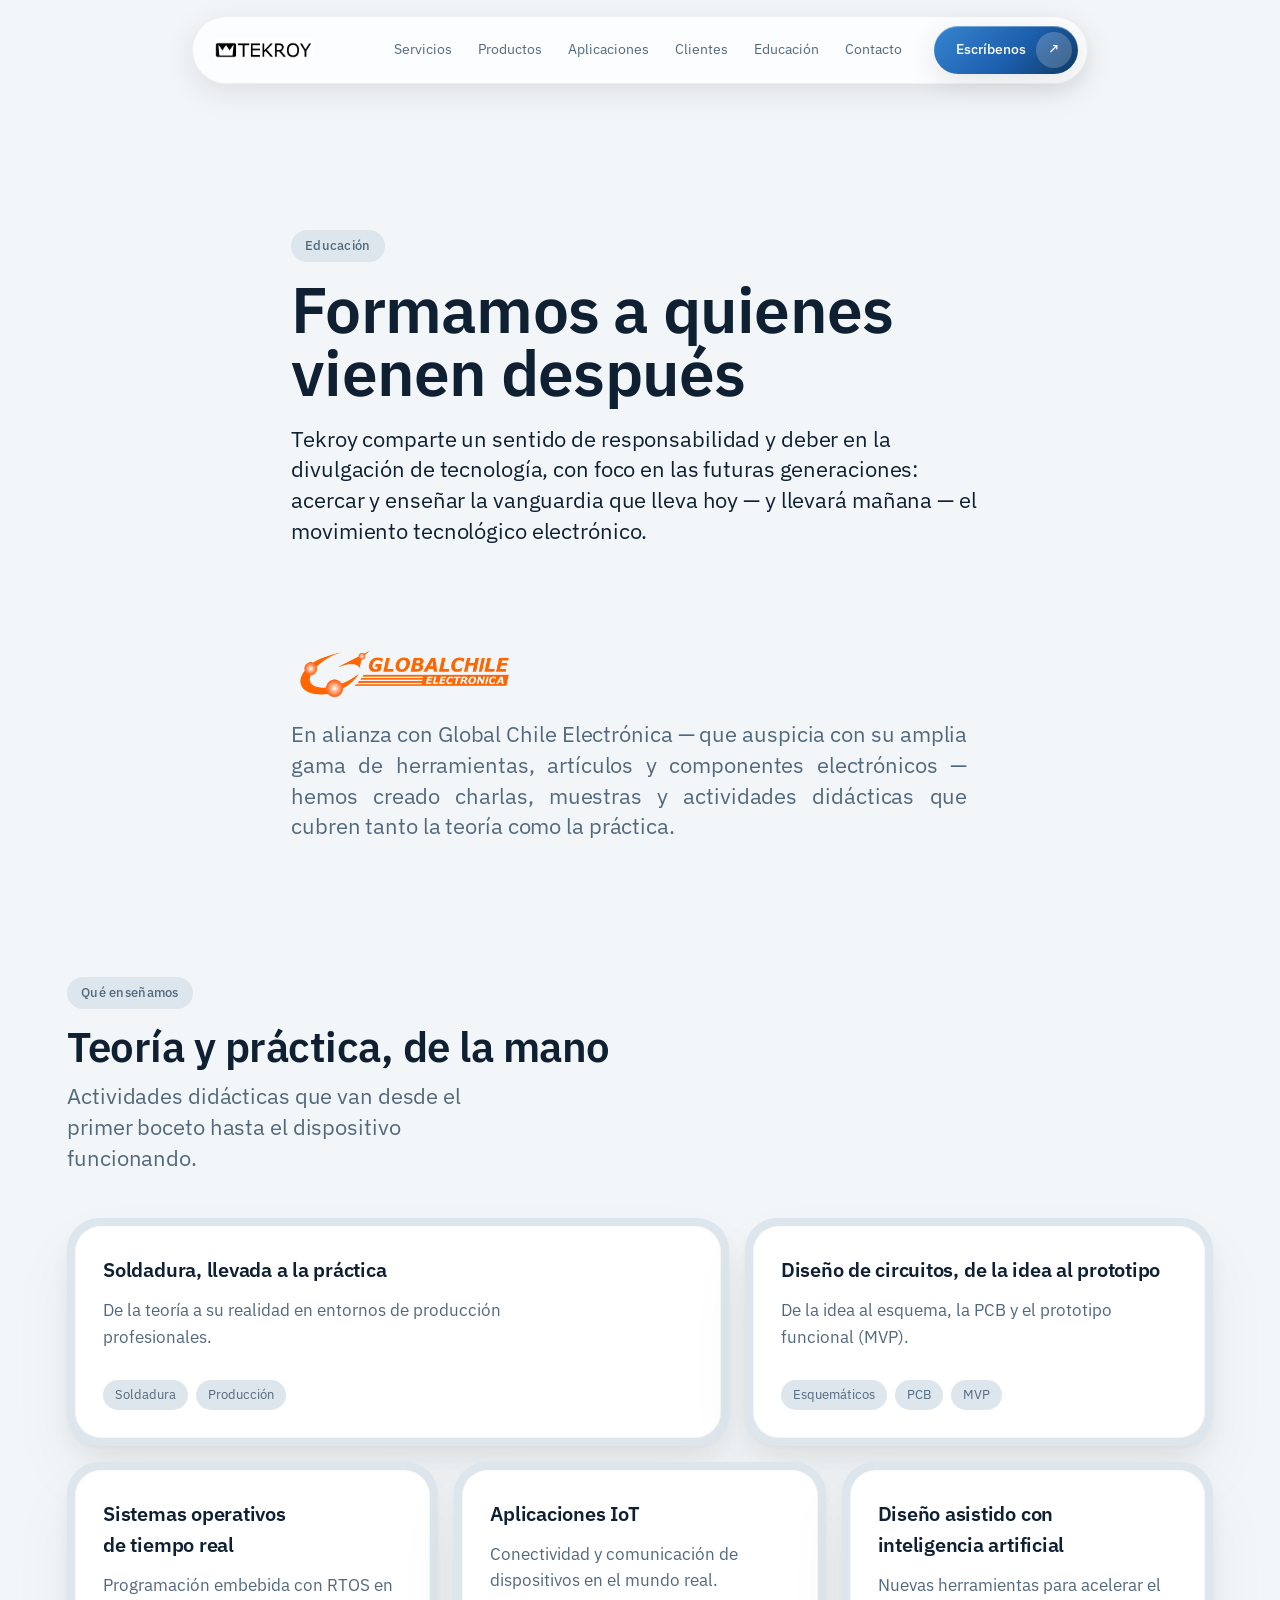
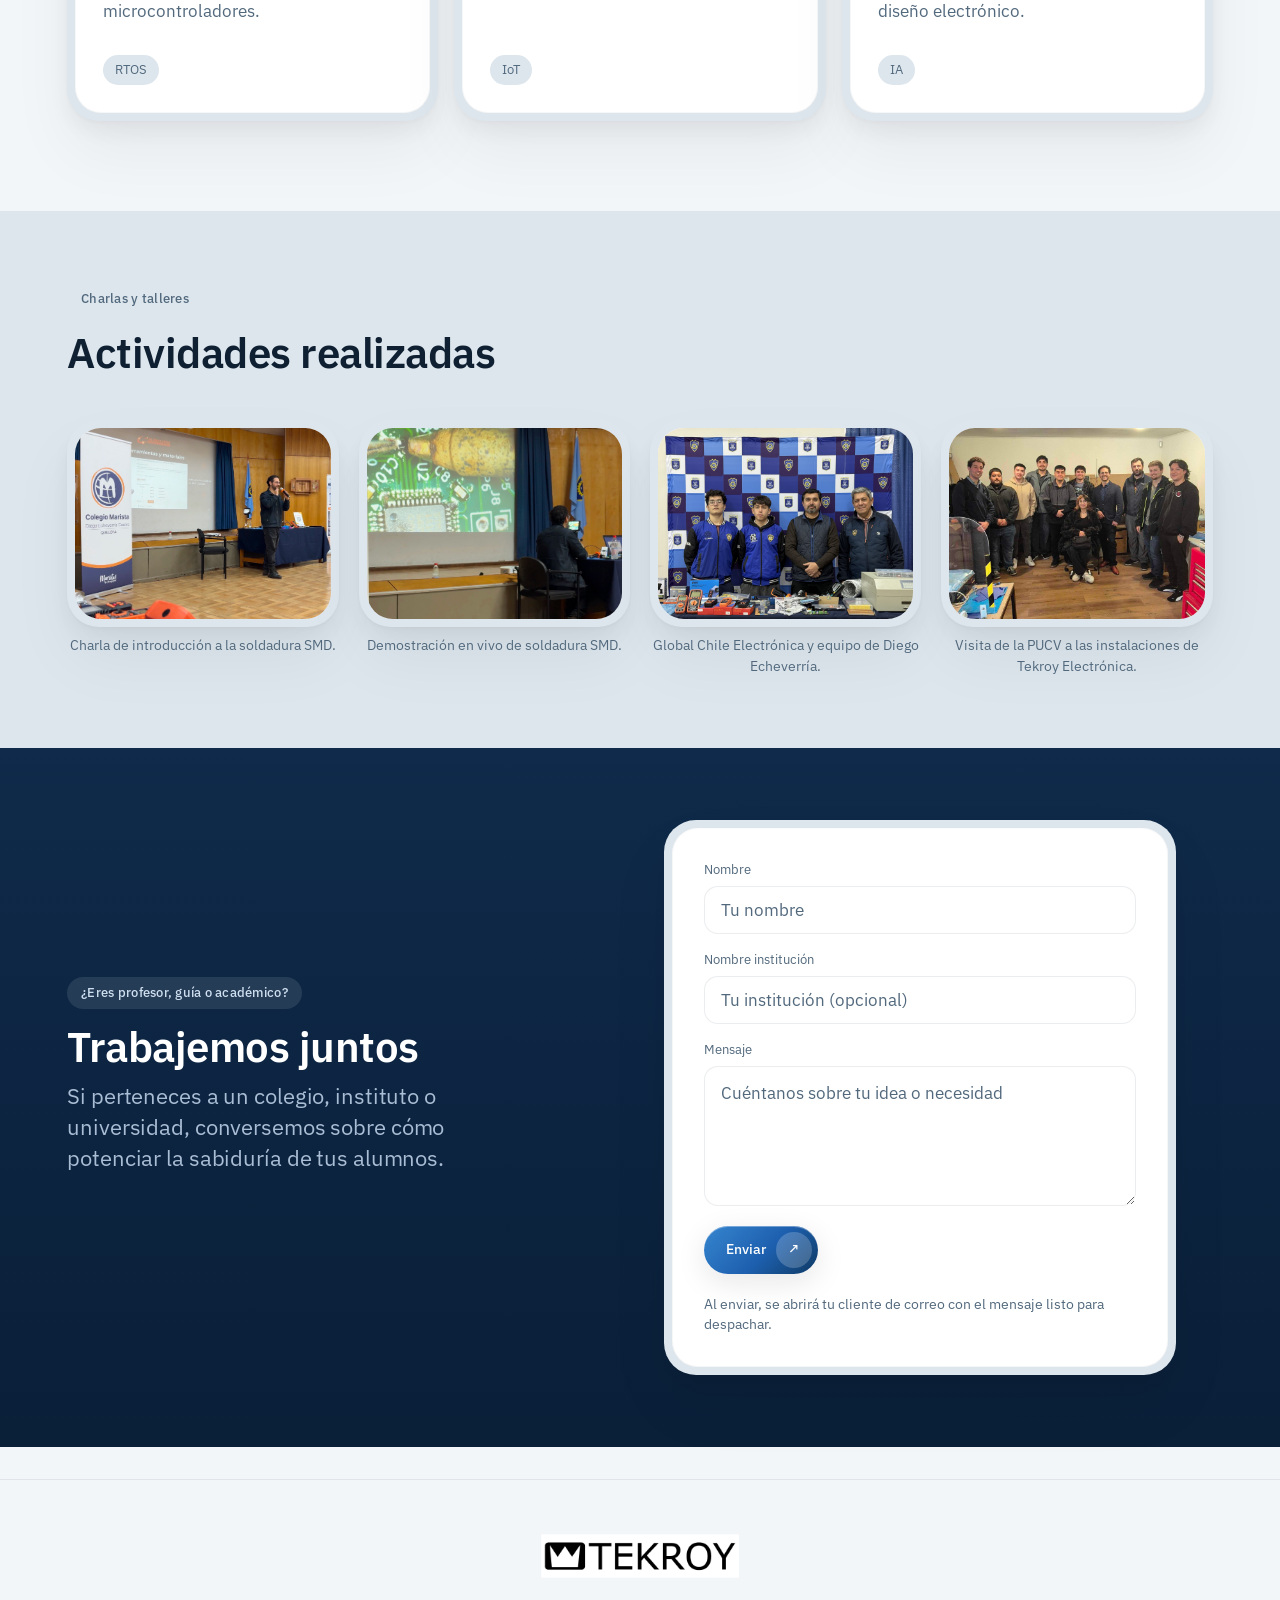
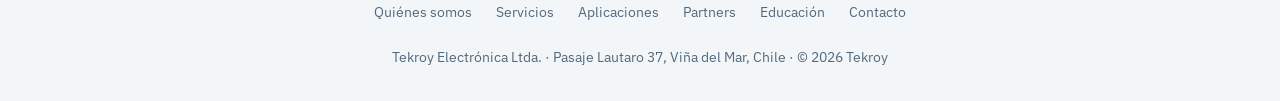
==== commit 8ca98684: "Ajustes de SEO: largo de title/description y logo cuadrado en structured data - Recorta <title> de l" ====
--- a/educacion.html
+++ b/educacion.html
@@ -4,20 +4,20 @@
 <meta charset="UTF-8">
 <meta name="viewport" content="width=device-width, initial-scale=1">
 <title>Educación en Electrónica — Tekroy Electrónica</title>
-<meta name="description" content="Charlas, muestras y talleres de electrónica, microcontroladores y diseño de placas para colegios, institutos y universidades, en alianza con Global Chile Electrónica.">
+<meta name="description" content="Charlas, muestras y talleres de electrónica y diseño de placas para colegios, institutos y universidades, en alianza con Global Chile Electrónica.">
 <meta name="robots" content="index, follow">
 <link rel="canonical" href="https://tekroy.cl/educacion.html">
 
 <meta property="og:type" content="website">
 <meta property="og:site_name" content="Tekroy Electrónica">
 <meta property="og:title" content="Educación en Electrónica — Tekroy Electrónica">
-<meta property="og:description" content="Charlas, muestras y talleres de electrónica, microcontroladores y diseño de placas para colegios, institutos y universidades.">
+<meta property="og:description" content="Charlas, muestras y talleres de electrónica y diseño de placas para colegios, institutos y universidades, en alianza con Global Chile Electrónica.">
 <meta property="og:url" content="https://tekroy.cl/educacion.html">
 <meta property="og:image" content="https://tekroy.cl/assets/Productos/Foto_Terreno_Industrial.jpg">
 <meta property="og:locale" content="es_CL">
 <meta name="twitter:card" content="summary_large_image">
 <meta name="twitter:title" content="Educación en Electrónica — Tekroy Electrónica">
-<meta name="twitter:description" content="Charlas, muestras y talleres de electrónica, microcontroladores y diseño de placas para colegios, institutos y universidades.">
+<meta name="twitter:description" content="Charlas, muestras y talleres de electrónica y diseño de placas para colegios, institutos y universidades, en alianza con Global Chile Electrónica.">
 <meta name="twitter:image" content="https://tekroy.cl/assets/Productos/Foto_Terreno_Industrial.jpg">
 
 <link rel="icon" type="image/png" href="assets/Logos_Tekroy/favicon_azul.png">
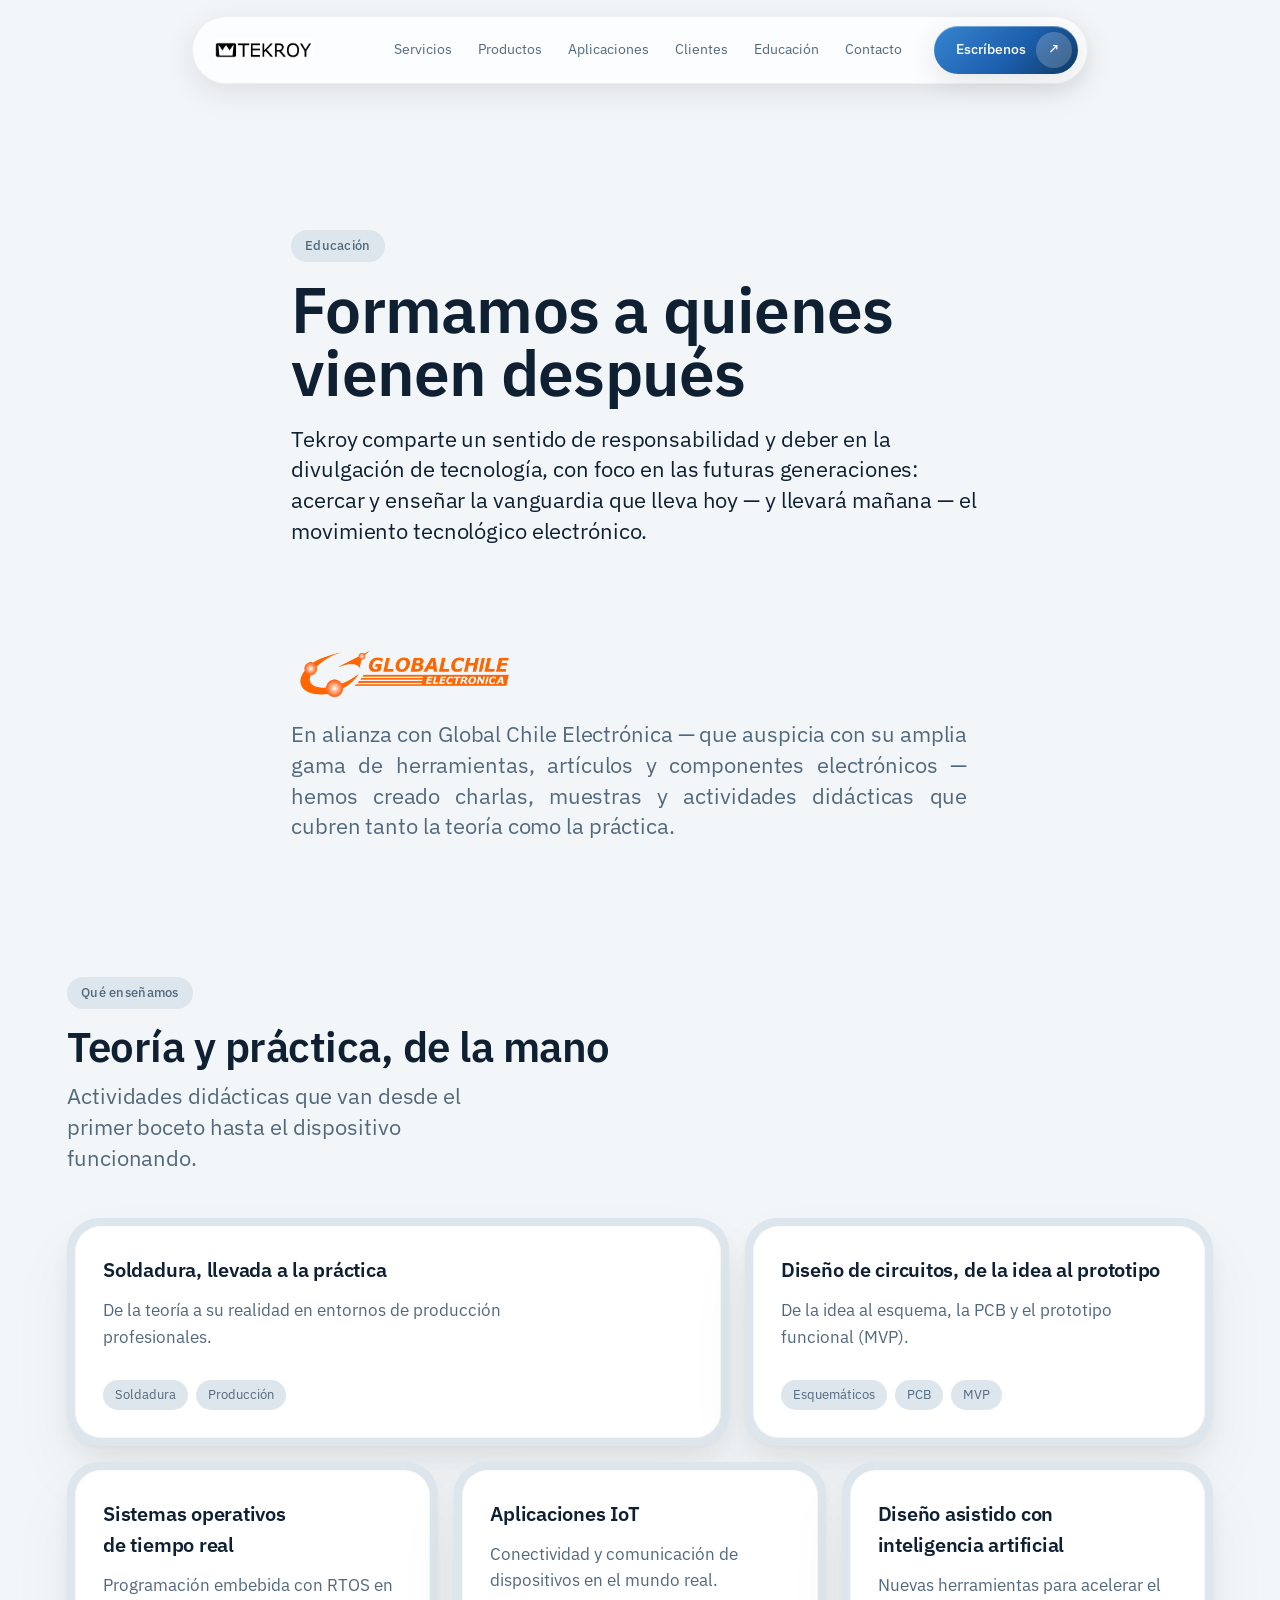
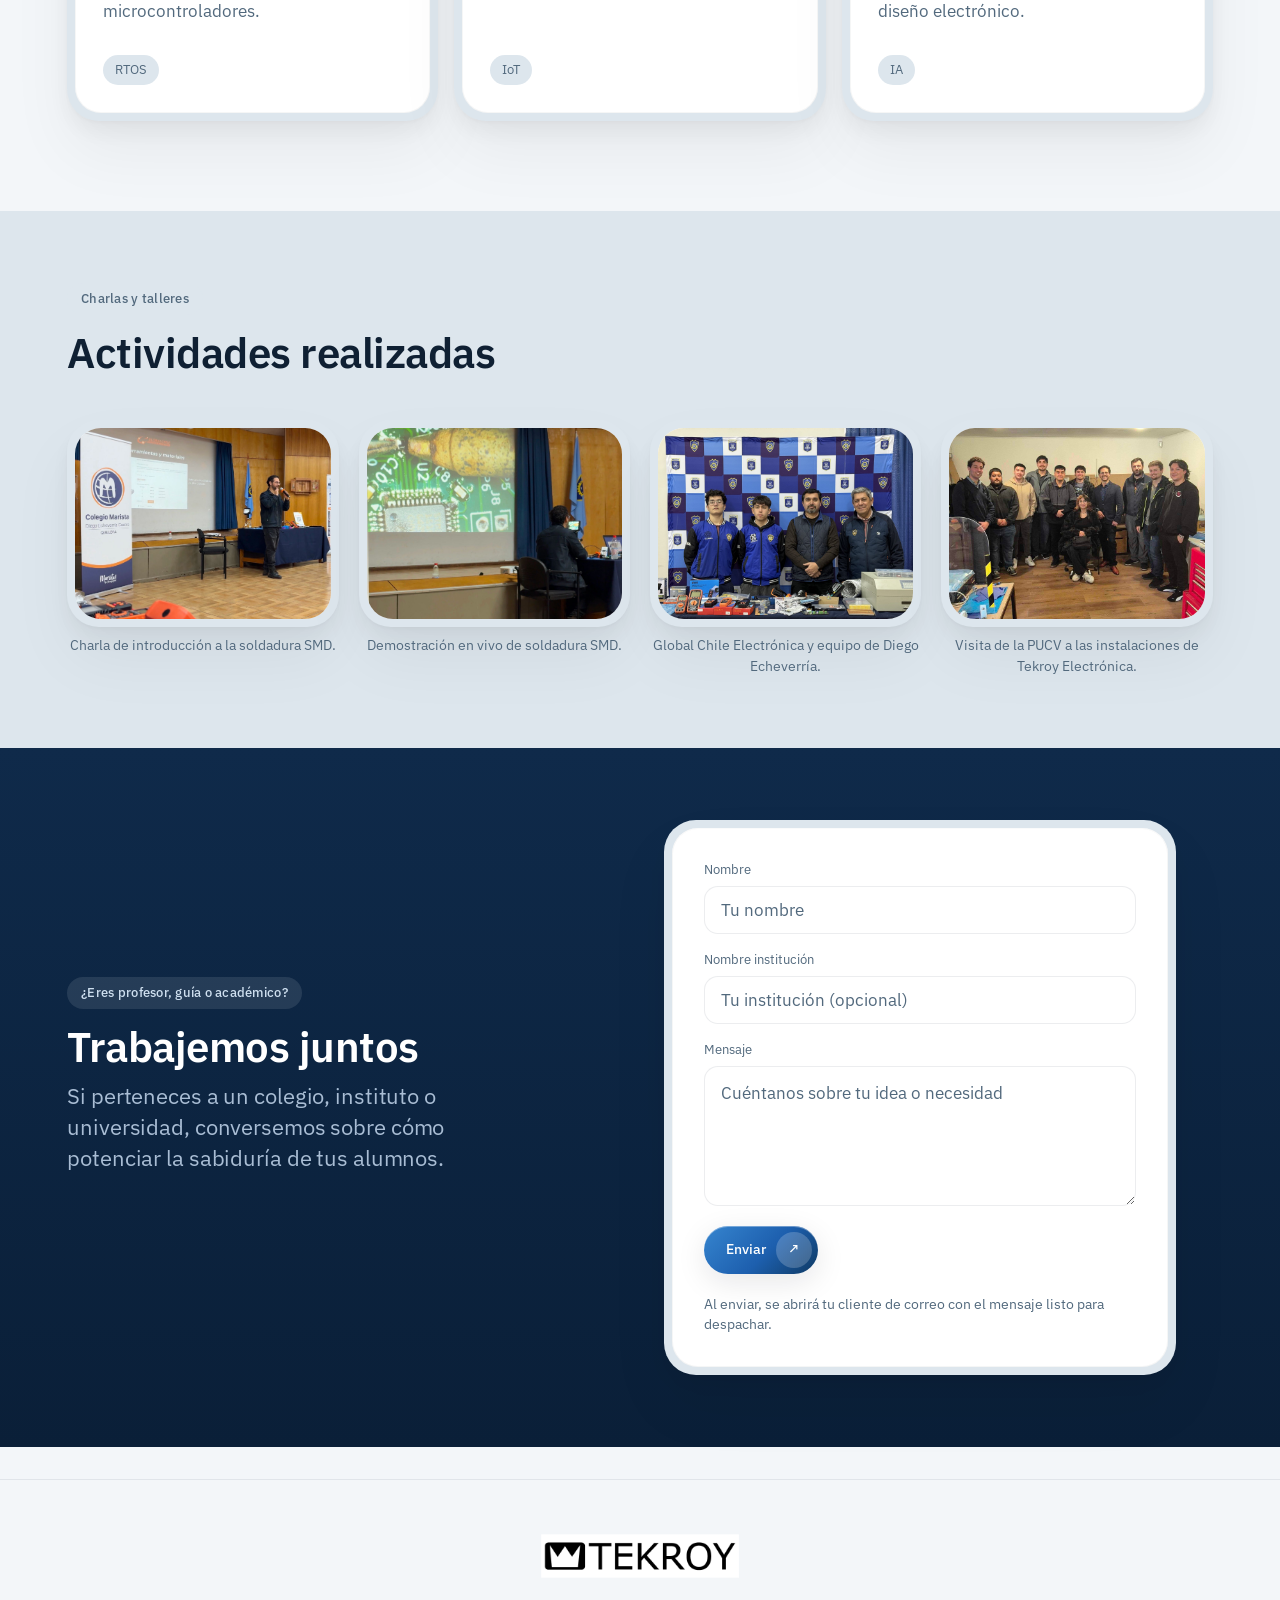
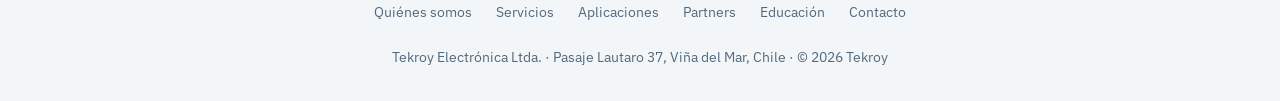
==== commit 4262db3e: "Optimización SEO: peso de imágenes, datos estructurados y sitemap Las imágenes usadas pasan de 6,7 M" ====
--- a/educacion.html
+++ b/educacion.html
@@ -13,12 +13,12 @@
 <meta property="og:title" content="Educación en Electrónica — Tekroy Electrónica">
 <meta property="og:description" content="Charlas, muestras y talleres de electrónica y diseño de placas para colegios, institutos y universidades, en alianza con Global Chile Electrónica.">
 <meta property="og:url" content="https://tekroy.cl/educacion.html">
-<meta property="og:image" content="https://tekroy.cl/assets/Productos/Foto_Terreno_Industrial.jpg">
+<meta property="og:image" content="https://tekroy.cl/assets/Charlas/Diego_Echeverria_Charla_Soldadura/diego_echeverria_charla_soldadura_1.jpg">
 <meta property="og:locale" content="es_CL">
 <meta name="twitter:card" content="summary_large_image">
 <meta name="twitter:title" content="Educación en Electrónica — Tekroy Electrónica">
 <meta name="twitter:description" content="Charlas, muestras y talleres de electrónica y diseño de placas para colegios, institutos y universidades, en alianza con Global Chile Electrónica.">
-<meta name="twitter:image" content="https://tekroy.cl/assets/Productos/Foto_Terreno_Industrial.jpg">
+<meta name="twitter:image" content="https://tekroy.cl/assets/Charlas/Diego_Echeverria_Charla_Soldadura/diego_echeverria_charla_soldadura_1.jpg">
 
 <link rel="icon" type="image/png" href="assets/Logos_Tekroy/favicon_azul.png">
 <link rel="apple-touch-icon" href="assets/Logos_Tekroy/favicon_azul.png">
@@ -28,6 +28,49 @@
 <link rel="preconnect" href="https://fonts.gstatic.com" crossorigin>
 <link href="https://fonts.googleapis.com/css2?family=IBM+Plex+Sans:wght@400;500;600;700&display=swap" rel="stylesheet">
 <link rel="stylesheet" href="styles.css?v=35">
+<meta property="og:image:type" content="image/jpeg">
+<meta property="og:image:width" content="1359">
+<meta property="og:image:height" content="1019">
+
+<script type="application/ld+json">
+{
+  "@context": "https://schema.org",
+  "@graph": [
+    {
+      "@type": "WebPage",
+      "@id": "https://tekroy.cl/educacion.html#webpage",
+      "url": "https://tekroy.cl/educacion.html",
+      "name": "Educación en Electrónica — Tekroy Electrónica",
+      "description": "Charlas, muestras y talleres de electrónica y diseño de placas para colegios, institutos y universidades, en alianza con Global Chile Electrónica.",
+      "inLanguage": "es-CL",
+      "isPartOf": { "@id": "https://tekroy.cl/#website" },
+      "about": { "@id": "https://tekroy.cl/#organization" },
+      "primaryImageOfPage": "https://tekroy.cl/assets/Charlas/Diego_Echeverria_Charla_Soldadura/diego_echeverria_charla_soldadura_1.jpg",
+      "breadcrumb": { "@id": "https://tekroy.cl/educacion.html#breadcrumb" }
+    },
+    {
+      "@type": "BreadcrumbList",
+      "@id": "https://tekroy.cl/educacion.html#breadcrumb",
+      "itemListElement": [
+        { "@type": "ListItem", "position": 1, "name": "Inicio", "item": "https://tekroy.cl/" },
+        { "@type": "ListItem", "position": 2, "name": "Educación en electrónica" }
+      ]
+    },
+    {
+      "@type": "Service",
+      "name": "Charlas y talleres de electrónica",
+      "serviceType": "Divulgación y capacitación técnica en electrónica",
+      "provider": { "@id": "https://tekroy.cl/#organization" },
+      "areaServed": { "@type": "Country", "name": "Chile" },
+      "audience": {
+        "@type": "EducationalAudience",
+        "educationalRole": "Colegios, institutos profesionales y universidades"
+      },
+      "description": "Charlas, muestras y talleres presenciales de electrónica, soldadura y diseño de placas para establecimientos educacionales en Chile."
+    }
+  ]
+}
+</script>
 </head>
 <body>
 
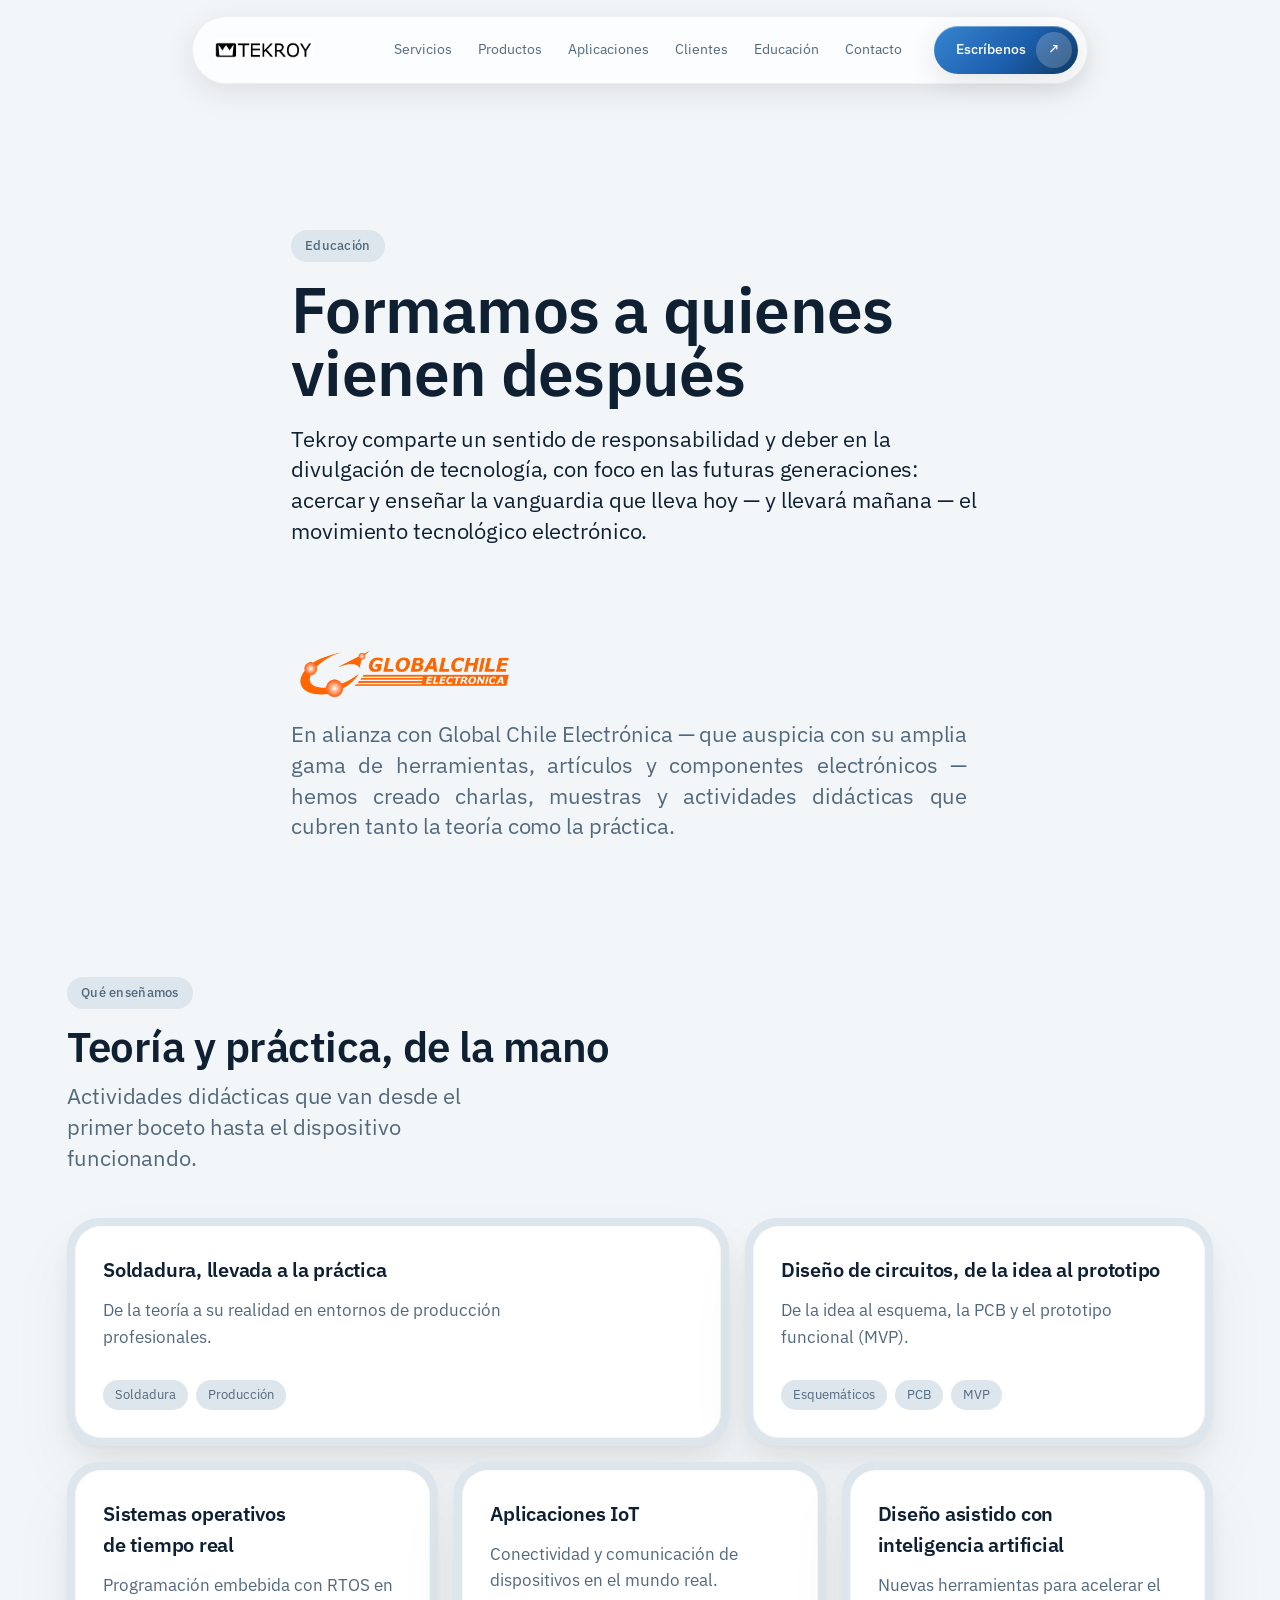
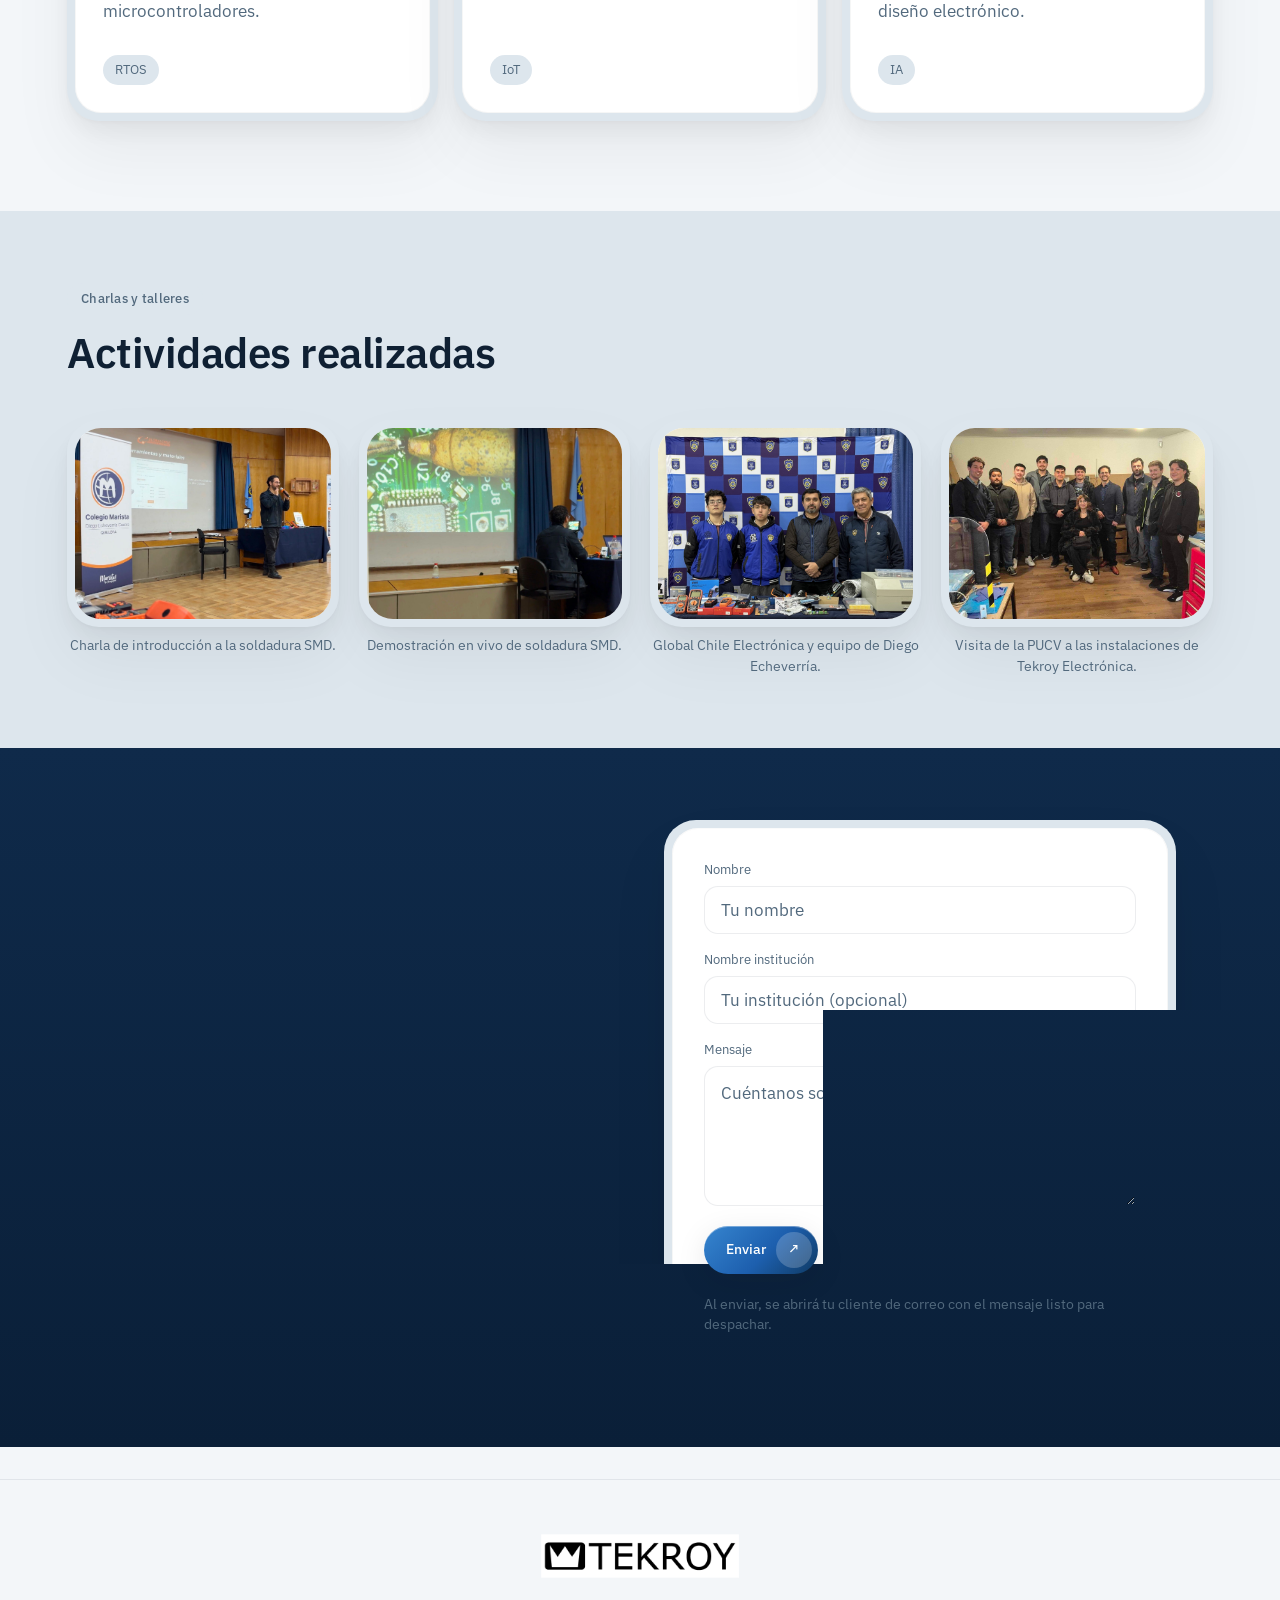
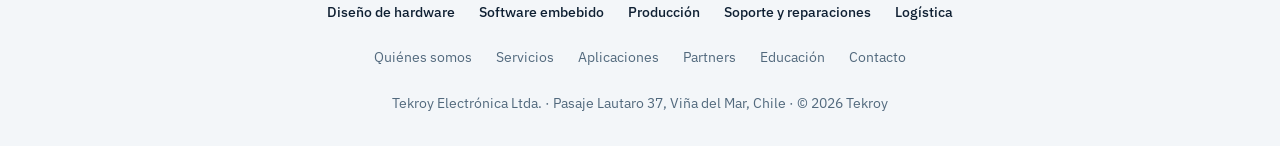
==== commit 241c8be1: "Agrega cinco páginas de servicio indexables El sitio tenía solo dos URLs indexables, lo que limitaba" ====
--- a/educacion.html
+++ b/educacion.html
@@ -27,7 +27,7 @@
 <link rel="preconnect" href="https://fonts.googleapis.com">
 <link rel="preconnect" href="https://fonts.gstatic.com" crossorigin>
 <link href="https://fonts.googleapis.com/css2?family=IBM+Plex+Sans:wght@400;500;600;700&display=swap" rel="stylesheet">
-<link rel="stylesheet" href="styles.css?v=35">
+<link rel="stylesheet" href="styles.css?v=36">
 <meta property="og:image:type" content="image/jpeg">
 <meta property="og:image:width" content="1359">
 <meta property="og:image:height" content="1019">
@@ -225,6 +225,13 @@
 <footer class="footer">
   <div class="wrap">
     <img class="wordmark-lg" src="assets/Logos_Tekroy/tekroy_pequeño.png" alt="Tekroy">
+    <nav class="f-servicios" aria-label="Servicios">
+      <a href="diseno-de-hardware.html">Diseño de hardware</a>
+      <a href="software-embebido.html">Software embebido</a>
+      <a href="produccion-electronica.html">Producción</a>
+      <a href="soporte-y-reparaciones.html">Soporte y reparaciones</a>
+      <a href="logistica-de-componentes.html">Logística</a>
+    </nav>
     <nav>
       <a href="index.html#inicio">Quiénes somos</a>
       <a href="index.html#servicios">Servicios</a>
@@ -237,6 +244,6 @@
   </div>
 </footer>
 
-<script src="script.js?v=17"></script>
+<script src="script.js?v=18"></script>
 </body>
 </html>
--- a/styles.css
+++ b/styles.css
@@ -429,6 +429,81 @@
 .edu-cta-grid { display: grid; grid-template-columns: 1fr 1fr; gap: 48px; align-items: center; }
 @media (max-width: 58em) { .edu-cta-grid { grid-template-columns: 1fr; } .edu-form { max-width: none; } }
 
+.svc-problema { display: flex; flex-direction: column; align-items: flex-start; }
+.svc-problema .head { margin-bottom: 20px; }
+.svc-problema .lead + .lead { margin-top: 16px; }
+.svc-problema .intro-tags { margin-top: 24px; }
+
+/* enlace desde las tarjetas de servicio del home */
+.b-card h3 .b-card-link {
+  display: inline-flex; align-items: baseline; gap: 8px;
+  color: inherit; text-decoration: none;
+}
+.b-card h3 .b-card-link .icon {
+  font-size: 0.8em; color: var(--accent);
+  transition: transform var(--t-hover) var(--ease);
+}
+.b-card h3 .b-card-link:hover { color: var(--accent); }
+.b-card h3 .b-card-link:hover .icon { transform: translate(3px, -3px); }
+
+/* ---------- paginas de servicio ---------- */
+.crumbs {
+  display: flex; flex-wrap: wrap; align-items: center; gap: 8px;
+  font-size: var(--step-small); color: var(--muted); margin-bottom: 20px;
+}
+.crumbs a { color: var(--muted); transition: color var(--t-hover) ease; }
+.crumbs a:hover { color: var(--ink); }
+.crumbs span[aria-current] { color: var(--ink); }
+
+.edu-hero .actions { margin-top: 28px; }
+.edu-hero .crumbs { margin-top: 0; }
+
+.faq { padding: clamp(48px, 8vh, 96px) 0; }
+.faq-list {
+  display: flex; flex-direction: column;
+  background: var(--surface);
+  border-radius: var(--radius-shell);
+  box-shadow: var(--shadow-soft);
+  overflow: hidden;
+}
+.faq-item { border-bottom: 1px solid var(--line); }
+.faq-item:last-child { border-bottom: 0; }
+.faq-item summary {
+  list-style: none; cursor: pointer;
+  padding: 24px clamp(24px, 3vw, 36px);
+  font-size: var(--step-card); font-weight: 500; color: var(--ink);
+  display: flex; align-items: center; justify-content: space-between; gap: 16px;
+  transition: background var(--t-hover) ease;
+}
+.faq-item summary::-webkit-details-marker { display: none; }
+.faq-item summary::after {
+  content: "+"; flex: 0 0 auto;
+  font-size: 1.4em; font-weight: 400; color: var(--accent);
+  transition: transform var(--t-hover) var(--ease);
+}
+.faq-item[open] summary::after { transform: rotate(45deg); }
+.faq-item summary:hover { background: var(--bg); }
+.faq-item p {
+  margin: 0; padding: 0 clamp(24px, 3vw, 36px) 26px;
+  color: var(--muted); max-width: 70ch;
+}
+
+.svc-more { padding: clamp(48px, 8vh, 96px) 0; background: var(--shell); }
+.svc-grid { display: grid; grid-template-columns: repeat(auto-fit, minmax(220px, 1fr)); gap: 16px; }
+.svc-link { display: block; }
+.svc-link .bezel-inner {
+  display: flex; align-items: center; justify-content: space-between; gap: 14px;
+  padding: 22px 26px; flex-direction: row;
+}
+.svc-link strong { font-size: var(--step-card); font-weight: 500; color: var(--ink); }
+.svc-link .icon { color: var(--accent); transition: transform var(--t-hover) var(--ease); }
+.svc-link:hover .icon { transform: translate(3px, -3px); }
+
+.footer .f-servicios a { font-weight: 500; color: var(--ink); }
+.footer .f-servicios a[aria-current] { color: var(--accent); }
+
+@media (max-width: 58em) { .svc-grid { grid-template-columns: 1fr; } }
+
 /* ---------- footer ---------- */
 .footer { padding: clamp(48px, 6vh, 80px) 0 32px; border-top: 1px solid var(--line); margin-top: 32px; }
 .footer .wrap { display: flex; flex-direction: column; align-items: center; gap: 24px; text-align: center; }
